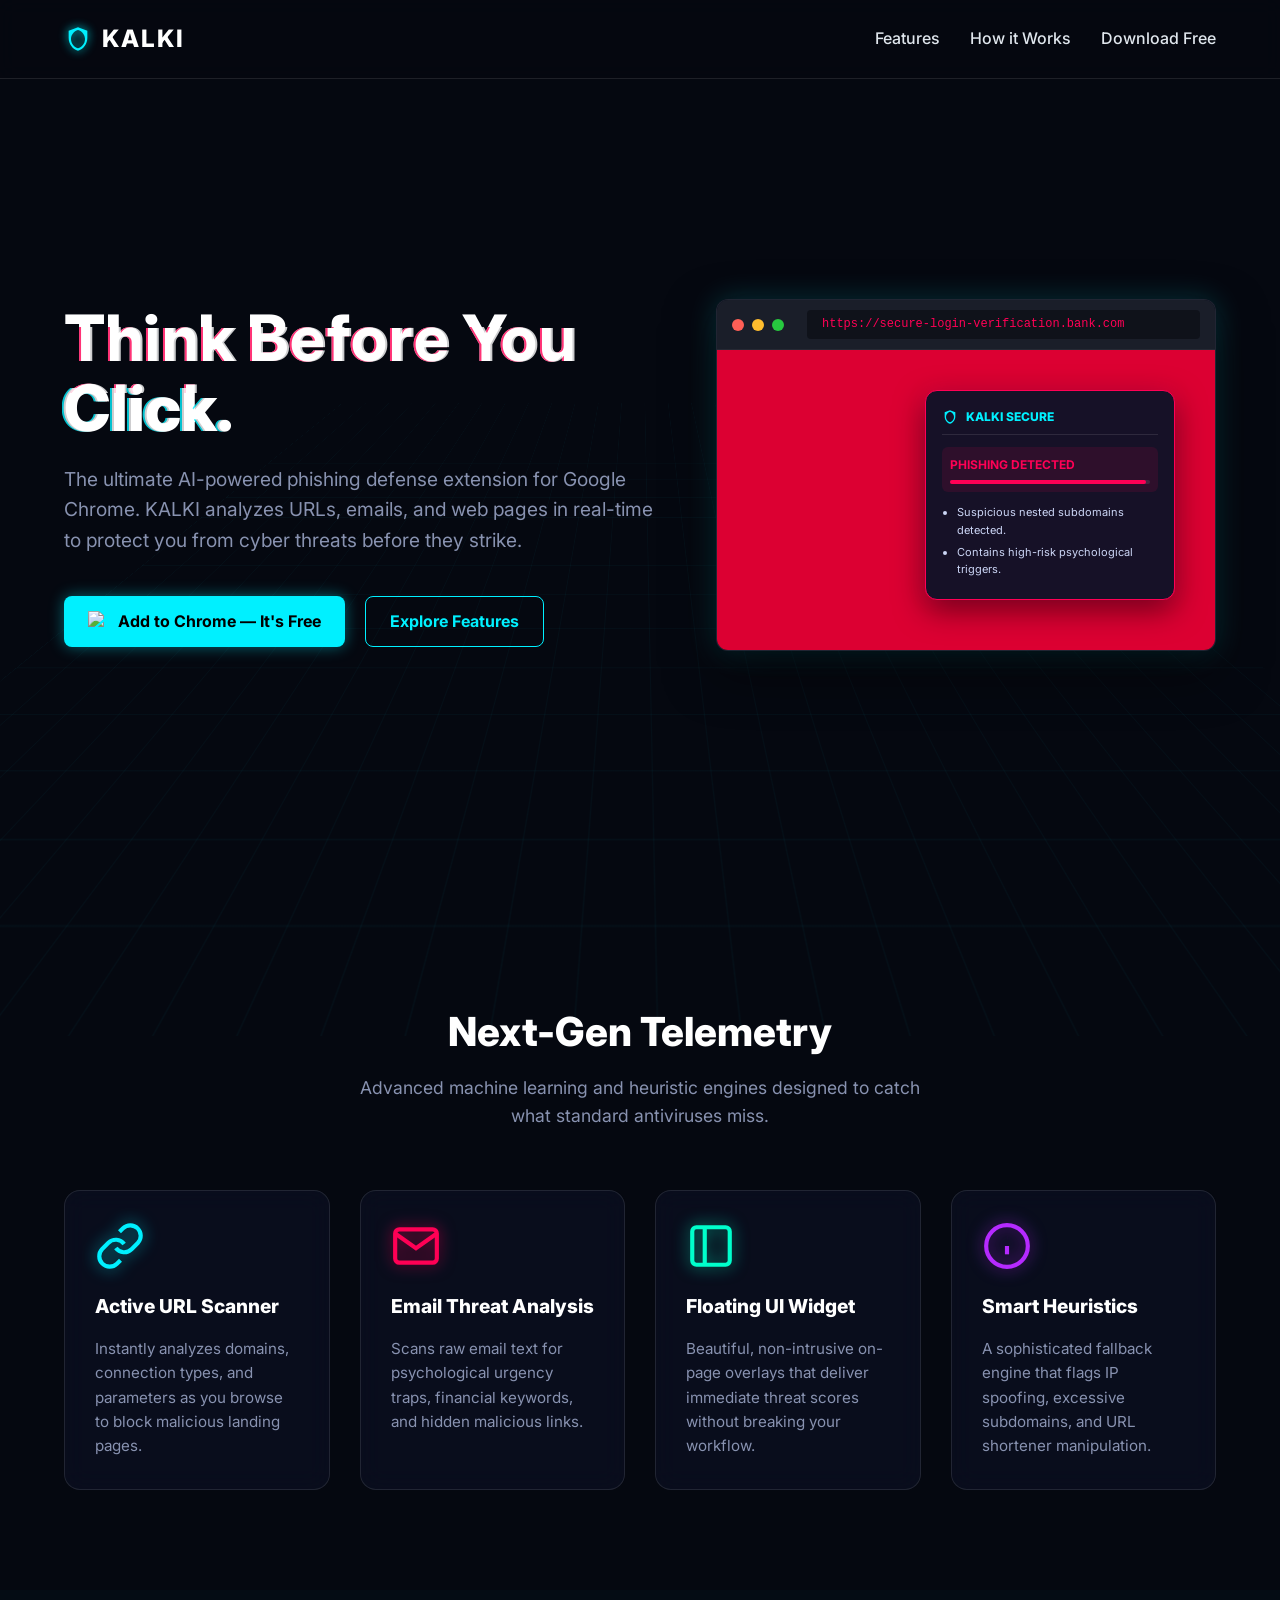
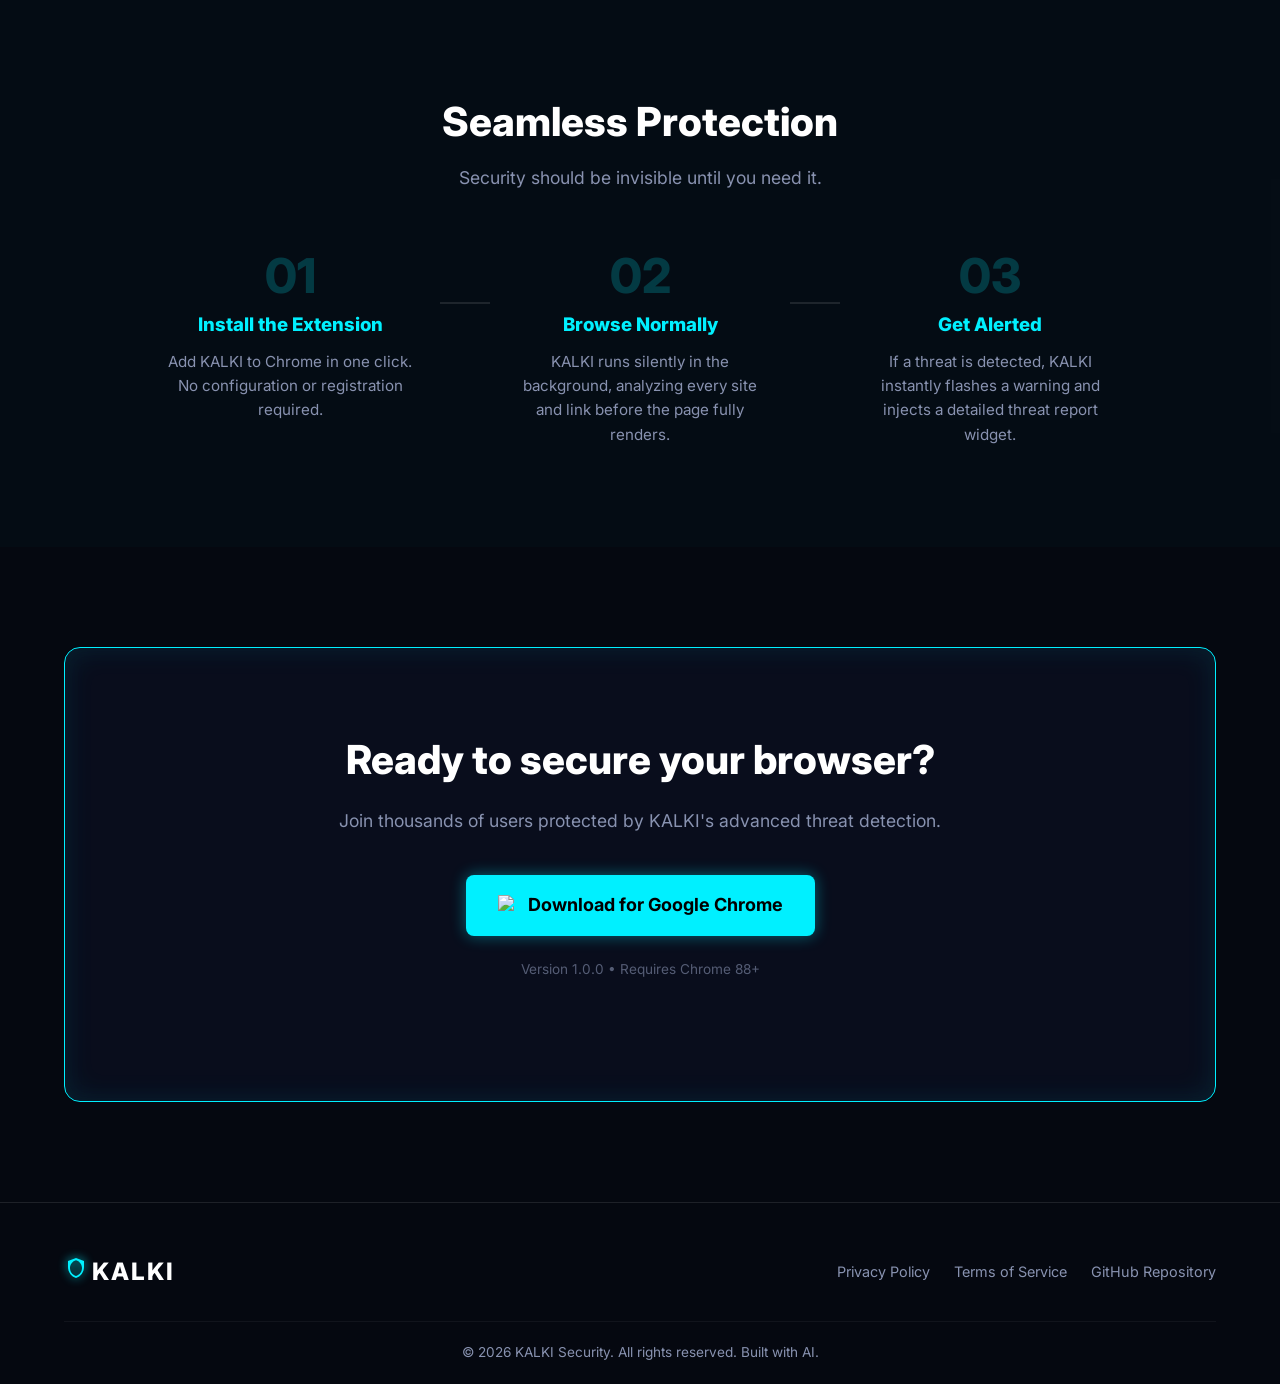
==== website/index.html @ 386f2572 "Initial commit of KALKI extension with smart heuristics and landing page" ====
<!DOCTYPE html>
<html lang="en">
<head>
    <meta charset="UTF-8">
    <meta name="viewport" content="width=device-width, initial-scale=1.0">
    <title>KALKI | Think Before You Click</title>
    <link href="https://fonts.googleapis.com/css2?family=Inter:wght@400;500;700;800&display=swap" rel="stylesheet">
    <link rel="stylesheet" href="style.css">
</head>
<body>
    <!-- Cyber Grid Background -->
    <div class="cyber-grid"></div>

    <!-- Navigation -->
    <nav class="navbar">
        <div class="logo">
            <svg viewBox="0 0 24 24" class="kalki-icon">
                <path d="M12 2L4 5v6.09c0 5.05 3.41 9.76 8 10.91 4.59-1.15 8-5.86 8-10.91V5l-8-3zm0 2.18c3.55.93 6 4.19 6 7.91 0 3.73-2.45 6.98-6 7.91-3.55-.93-6-4.19-6-7.91 0-3.72 2.45-6.98 6-7.91z"/>
            </svg>
            <span class="logo-text">KALKI</span>
        </div>
        <div class="nav-links">
            <a href="#features">Features</a>
            <a href="#how-it-works">How it Works</a>
            <a href="kalki-extension.zip" download class="nav-btn glow-btn">Download Free</a>
        </div>
    </nav>

    <!-- Hero Section -->
    <header class="hero" id="home">
        <div class="hero-content">
            <h1 class="glitch" data-text="Think Before You Click.">Think Before You Click.</h1>
            <p class="hero-subtitle">The ultimate AI-powered phishing defense extension for Google Chrome. KALKI analyzes URLs, emails, and web pages in real-time to protect you from cyber threats before they strike.</p>
            <div class="hero-actions">
                <a href="kalki-extension.zip" download class="cta-btn primary-btn pulse-anim">
                    <img src="https://upload.wikimedia.org/wikipedia/commons/e/e1/Google_Chrome_icon_%28February_2022%29.svg" alt="Chrome Logo" class="btn-icon">
                    Add to Chrome — It's Free
                </a>
                <a href="#features" class="cta-btn secondary-btn">Explore Features</a>
            </div>
        </div>
        
        <!-- Hero Visual Mockup -->
        <div class="hero-visual glass reveal">
            <div class="mockup-header">
                <span class="dot red"></span>
                <span class="dot yellow"></span>
                <span class="dot green"></span>
                <div class="mockup-url">https://secure-login-verification.bank.com</div>
            </div>
            <div class="mockup-body">
                <div class="kalki-mock-widget">
                    <div class="widget-header">
                        <svg viewBox="0 0 24 24" class="kalki-icon-small"><path d="M12 2L4 5v6.09c0 5.05 3.41 9.76 8 10.91 4.59-1.15 8-5.86 8-10.91V5l-8-3zm0 2.18c3.55.93 6 4.19 6 7.91 0 3.73-2.45 6.98-6 7.91-3.55-.93-6-4.19-6-7.91 0-3.72 2.45-6.98 6-7.91z"/></svg>
                        <span>KALKI SECURE</span>
                    </div>
                    <div class="widget-status risk">
                        <span>PHISHING DETECTED</span>
                        <div class="score-bar"><div class="score-fill risk-fill" style="width: 98%;"></div></div>
                    </div>
                    <ul class="widget-reasons">
                        <li>Suspicious nested subdomains detected.</li>
                        <li>Contains high-risk psychological triggers.</li>
                    </ul>
                </div>
            </div>
        </div>
    </header>

    <!-- Features Section -->
    <section class="features" id="features">
        <div class="section-heading reveal">
            <h2>Next-Gen Telemetry</h2>
            <p>Advanced machine learning and heuristic engines designed to catch what standard antiviruses miss.</p>
        </div>
        <div class="features-grid">
            <div class="feature-card glass reveal">
                <div class="feature-icon glow-blue">
                    <svg viewBox="0 0 24 24" fill="none" stroke="currentColor" stroke-width="2"><path d="M10 13a5 5 0 0 0 7.54.54l3-3a5 5 0 0 0-7.07-7.07l-1.72 1.71"></path><path d="M14 11a5 5 0 0 0-7.54-.54l-3 3a5 5 0 0 0 7.07 7.07l1.71-1.71"></path></svg>
                </div>
                <h3>Active URL Scanner</h3>
                <p>Instantly analyzes domains, connection types, and parameters as you browse to block malicious landing pages.</p>
            </div>
            <div class="feature-card glass reveal">
                <div class="feature-icon glow-pink">
                    <svg viewBox="0 0 24 24" fill="none" stroke="currentColor" stroke-width="2"><path d="M4 4h16c1.1 0 2 .9 2 2v12c0 1.1-.9 2-2 2H4c-1.1 0-2-.9-2-2V6c0-1.1.9-2 2-2z"></path><polyline points="22,6 12,13 2,6"></polyline></svg>
                </div>
                <h3>Email Threat Analysis</h3>
                <p>Scans raw email text for psychological urgency traps, financial keywords, and hidden malicious links.</p>
            </div>
            <div class="feature-card glass reveal">
                <div class="feature-icon glow-cyan">
                    <svg viewBox="0 0 24 24" fill="none" stroke="currentColor" stroke-width="2"><rect x="3" y="3" width="18" height="18" rx="2" ry="2"></rect><line x1="9" y1="3" x2="9" y2="21"></line></svg>
                </div>
                <h3>Floating UI Widget</h3>
                <p>Beautiful, non-intrusive on-page overlays that deliver immediate threat scores without breaking your workflow.</p>
            </div>
            <div class="feature-card glass reveal">
                <div class="feature-icon glow-purple">
                    <svg viewBox="0 0 24 24" fill="none" stroke="currentColor" stroke-width="2"><circle cx="12" cy="12" r="10"></circle><line x1="12" y1="16" x2="12" y2="12"></line><line x1="12" y1="8" x2="12.01" y2="8"></line></svg>
                </div>
                <h3>Smart Heuristics</h3>
                <p>A sophisticated fallback engine that flags IP spoofing, excessive subdomains, and URL shortener manipulation.</p>
            </div>
        </div>
    </section>

    <!-- How it Works -->
    <section class="how-it-works" id="how-it-works">
        <div class="section-heading reveal">
            <h2>Seamless Protection</h2>
            <p>Security should be invisible until you need it.</p>
        </div>
        <div class="steps-container">
            <div class="step reveal">
                <div class="step-number">01</div>
                <h3>Install the Extension</h3>
                <p>Add KALKI to Chrome in one click. No configuration or registration required.</p>
            </div>
            <div class="step-connector reveal"></div>
            <div class="step reveal">
                <div class="step-number">02</div>
                <h3>Browse Normally</h3>
                <p>KALKI runs silently in the background, analyzing every site and link before the page fully renders.</p>
            </div>
            <div class="step-connector reveal"></div>
            <div class="step reveal">
                <div class="step-number">03</div>
                <h3>Get Alerted</h3>
                <p>If a threat is detected, KALKI instantly flashes a warning and injects a detailed threat report widget.</p>
            </div>
        </div>
    </section>

    <!-- Download Section -->
    <section class="download-cta glass reveal" id="download">
        <h2>Ready to secure your browser?</h2>
        <p>Join thousands of users protected by KALKI's advanced threat detection.</p>
        <a href="kalki-extension.zip" download class="cta-btn primary-btn pulse-anim large-btn" style="text-decoration: none; display: inline-flex;">
            <img src="https://upload.wikimedia.org/wikipedia/commons/e/e1/Google_Chrome_icon_%28February_2022%29.svg" alt="Chrome Logo" class="btn-icon">
            Download for Google Chrome
        </a>
        <p class="version-info">Version 1.0.0 • Requires Chrome 88+</p>
    </section>

    <!-- Footer -->
    <footer>
        <div class="footer-content">
            <div class="brand">
                <svg viewBox="0 0 24 24" class="kalki-icon" style="width:24px; height:24px;">
                    <path d="M12 2L4 5v6.09c0 5.05 3.41 9.76 8 10.91 4.59-1.15 8-5.86 8-10.91V5l-8-3zm0 2.18c3.55.93 6 4.19 6 7.91 0 3.73-2.45 6.98-6 7.91-3.55-.93-6-4.19-6-7.91 0-3.72 2.45-6.98 6-7.91z"/>
                </svg>
                <span class="logo-text">KALKI</span>
            </div>
            <div class="footer-links">
                <a href="#">Privacy Policy</a>
                <a href="#">Terms of Service</a>
                <a href="#">GitHub Repository</a>
            </div>
        </div>
        <div class="copyright">
            &copy; 2026 KALKI Security. All rights reserved. Built with AI.
        </div>
    </footer>

    <script src="script.js"></script>
</body>
</html>
---- website/style.css ----
/* KALKI Landing Page CSS */

:root {
    --bg-dark: #050810;
    --glass-bg: rgba(12, 18, 38, 0.6);
    --glass-border: rgba(255, 255, 255, 0.1);
    --neon-blue: #00f0ff;
    --neon-pink: #ff0055;
    --text-main: #e0e6ed;
    --text-muted: #8892b0;
}

* {
    margin: 0;
    padding: 0;
    box-sizing: border-box;
}

body {
    font-family: 'Inter', sans-serif;
    background-color: var(--bg-dark);
    color: var(--text-main);
    line-height: 1.6;
    overflow-x: hidden;
}

/* Cyber Grid Background */
.cyber-grid {
    position: fixed;
    top: 0;
    left: 0;
    width: 100vw;
    height: 100vh;
    background-image: 
        linear-gradient(rgba(0, 240, 255, 0.03) 1px, transparent 1px),
        linear-gradient(90deg, rgba(0, 240, 255, 0.03) 1px, transparent 1px);
    background-size: 50px 50px;
    z-index: -1;
    pointer-events: none;
    transform: perspective(500px) rotateX(60deg) translateY(-100px) translateZ(-200px);
    animation: grid-move 20s linear infinite;
}

@keyframes grid-move {
    0% { transform: perspective(500px) rotateX(60deg) translateY(0) translateZ(-200px); }
    100% { transform: perspective(500px) rotateX(60deg) translateY(50px) translateZ(-200px); }
}

/* Typography & Utilities */
h1, h2, h3 {
    color: #fff;
    font-weight: 800;
}

.glass {
    background: var(--glass-bg);
    backdrop-filter: blur(12px);
    border: 1px solid var(--glass-border);
    border-radius: 16px;
}

/* Navbar */
.navbar {
    display: flex;
    justify-content: space-between;
    align-items: center;
    padding: 20px 5%;
    position: fixed;
    top: 0;
    width: 100%;
    z-index: 1000;
    background: rgba(5, 8, 16, 0.8);
    backdrop-filter: blur(10px);
    border-bottom: 1px solid var(--glass-border);
}

.logo {
    display: flex;
    align-items: center;
    gap: 10px;
}

.kalki-icon {
    width: 28px;
    height: 28px;
    fill: var(--neon-blue);
    filter: drop-shadow(0 0 5px var(--neon-blue));
}

.logo-text {
    font-size: 24px;
    font-weight: 800;
    letter-spacing: 2px;
    color: #fff;
}

.nav-links {
    display: flex;
    align-items: center;
    gap: 30px;
}

.nav-links a {
    color: var(--text-main);
    text-decoration: none;
    font-weight: 500;
    transition: color 0.3s ease;
}

.nav-links a:hover {
    color: var(--neon-blue);
}

/* Buttons */
.cta-btn {
    display: inline-flex;
    align-items: center;
    gap: 10px;
    padding: 12px 24px;
    border-radius: 8px;
    font-weight: 700;
    text-decoration: none;
    transition: all 0.3s ease;
    border: none;
    cursor: pointer;
    font-family: 'Inter', sans-serif;
    font-size: 16px;
}

.btn-icon {
    width: 20px;
    height: 20px;
}

.primary-btn {
    background: var(--neon-blue);
    color: #000;
    box-shadow: 0 0 15px rgba(0, 240, 255, 0.4);
}

.primary-btn:hover {
    transform: translateY(-2px);
    box-shadow: 0 0 25px rgba(0, 240, 255, 0.6);
}

.secondary-btn {
    background: transparent;
    color: var(--neon-blue);
    border: 1px solid var(--neon-blue);
}

.secondary-btn:hover {
    background: rgba(0, 240, 255, 0.1);
}

.large-btn {
    padding: 16px 32px;
    font-size: 18px;
}

.pulse-anim {
    animation: pulse-glow 2s infinite;
}

@keyframes pulse-glow {
    0% { box-shadow: 0 0 0 0 rgba(0, 240, 255, 0.7); }
    70% { box-shadow: 0 0 0 15px rgba(0, 240, 255, 0); }
    100% { box-shadow: 0 0 0 0 rgba(0, 240, 255, 0); }
}

/* Hero Section */
.hero {
    min-height: 100vh;
    display: flex;
    align-items: center;
    justify-content: space-between;
    padding: 100px 5% 50px;
    gap: 50px;
}

.hero-content {
    flex: 1;
    max-width: 600px;
}

.hero h1 {
    font-size: 4rem;
    line-height: 1.1;
    margin-bottom: 20px;
    color: #fff;
}

.hero-subtitle {
    font-size: 1.2rem;
    color: var(--text-muted);
    margin-bottom: 40px;
}

.hero-actions {
    display: flex;
    gap: 20px;
}

/* Glitch Effect */
.glitch {
    position: relative;
}
.glitch::before, .glitch::after {
    content: attr(data-text);
    position: absolute;
    top: 0;
    left: 0;
    width: 100%;
    height: 100%;
    opacity: 0.8;
}
.glitch::before {
    left: 2px;
    text-shadow: -2px 0 var(--neon-pink);
    clip: rect(24px, 550px, 90px, 0);
    animation: glitch-anim 3s infinite linear alternate-reverse;
}
.glitch::after {
    left: -2px;
    text-shadow: -2px 0 var(--neon-blue);
    clip: rect(85px, 550px, 140px, 0);
    animation: glitch-anim 2.5s infinite linear alternate-reverse;
}

@keyframes glitch-anim {
    0% { clip: rect(10px, 9999px, 44px, 0); }
    20% { clip: rect(80px, 9999px, 90px, 0); }
    40% { clip: rect(15px, 9999px, 30px, 0); }
    60% { clip: rect(55px, 9999px, 70px, 0); }
    80% { clip: rect(95px, 9999px, 110px, 0); }
    100% { clip: rect(35px, 9999px, 55px, 0); }
}

/* Hero Visual Mockup */
.hero-visual {
    flex: 1;
    max-width: 500px;
    border-radius: 12px;
    overflow: hidden;
    box-shadow: 0 20px 50px rgba(0, 0, 0, 0.5), 0 0 30px rgba(0, 240, 255, 0.2);
    transform: rotateY(-5deg) rotateX(5deg);
    transition: transform 0.5s ease;
}

.hero-visual:hover {
    transform: rotateY(0) rotateX(0);
}

.mockup-header {
    background: #1a1e29;
    padding: 10px 15px;
    display: flex;
    align-items: center;
    gap: 8px;
    border-bottom: 1px solid rgba(255, 255, 255, 0.05);
}

.dot {
    width: 12px;
    height: 12px;
    border-radius: 50%;
}
.red { background: #ff5f56; }
.yellow { background: #ffbd2e; }
.green { background: #27c93f; }

.mockup-url {
    background: #0f121a;
    color: var(--neon-pink);
    padding: 5px 15px;
    border-radius: 4px;
    font-size: 12px;
    margin-left: 15px;
    flex: 1;
    font-family: monospace;
}

.mockup-body {
    padding: 40px;
    background: #dc0032; /* Fake chrome red screen */
    min-height: 300px;
    display: flex;
    justify-content: flex-end;
    align-items: flex-start;
}

/* Mock widget inside visual */
.kalki-mock-widget {
    background: rgba(12, 18, 38, 0.95);
    border: 1px solid var(--neon-pink);
    border-radius: 12px;
    padding: 16px;
    width: 250px;
    box-shadow: 0 10px 30px rgba(0, 0, 0, 0.5), 0 0 15px rgba(255, 0, 85, 0.4);
    animation: float 4s ease-in-out infinite;
}

@keyframes float {
    0% { transform: translateY(0px); }
    50% { transform: translateY(-10px); }
    100% { transform: translateY(0px); }
}

.widget-header {
    display: flex;
    align-items: center;
    gap: 8px;
    color: var(--neon-blue);
    font-weight: 800;
    font-size: 12px;
    margin-bottom: 12px;
    border-bottom: 1px solid rgba(255, 255, 255, 0.1);
    padding-bottom: 8px;
}
.kalki-icon-small { width: 16px; height: 16px; fill: currentColor; }

.widget-status {
    background: rgba(255, 0, 85, 0.1);
    padding: 8px;
    border-radius: 6px;
    font-size: 12px;
    font-weight: 700;
    color: var(--neon-pink);
    margin-bottom: 12px;
}

.score-bar {
    height: 4px;
    background: rgba(255, 255, 255, 0.1);
    margin-top: 6px;
    border-radius: 2px;
}
.score-fill { height: 100%; background: var(--neon-pink); border-radius: 2px; }

.widget-reasons {
    font-size: 11px;
    color: #ccd6f6;
    padding-left: 15px;
    margin: 0;
}
.widget-reasons li { margin-bottom: 4px; }

/* Sections Common */
.section-heading {
    text-align: center;
    margin-bottom: 60px;
}
.section-heading h2 {
    font-size: 2.5rem;
    margin-bottom: 10px;
}
.section-heading p {
    color: var(--text-muted);
    font-size: 1.1rem;
    max-width: 600px;
    margin: 0 auto;
}

/* Features */
.features {
    padding: 100px 5%;
}
.features-grid {
    display: grid;
    grid-template-columns: repeat(auto-fit, minmax(250px, 1fr));
    gap: 30px;
}
.feature-card {
    padding: 30px;
    transition: transform 0.3s ease;
}
.feature-card:hover {
    transform: translateY(-10px);
}
.feature-icon {
    width: 50px;
    height: 50px;
    margin-bottom: 20px;
}
.glow-blue { color: #00f0ff; filter: drop-shadow(0 0 8px rgba(0, 240, 255, 0.6)); }
.glow-pink { color: #ff0055; filter: drop-shadow(0 0 8px rgba(255, 0, 85, 0.6)); }
.glow-cyan { color: #00ffcc; filter: drop-shadow(0 0 8px rgba(0, 255, 204, 0.6)); }
.glow-purple{ color: #b52aff; filter: drop-shadow(0 0 8px rgba(181, 42, 255, 0.6)); }

.feature-card h3 {
    margin-bottom: 15px;
    font-size: 1.2rem;
}
.feature-card p {
    color: var(--text-muted);
    font-size: 0.95rem;
}

/* How It Works */
.how-it-works {
    padding: 100px 5%;
    background: rgba(0, 240, 255, 0.02);
}
.steps-container {
    display: flex;
    justify-content: space-between;
    align-items: flex-start;
    max-width: 1000px;
    margin: 0 auto;
}
.step {
    flex: 1;
    text-align: center;
    padding: 0 20px;
}
.step-number {
    font-size: 3rem;
    font-weight: 800;
    color: rgba(0, 240, 255, 0.2);
    margin-bottom: 10px;
    line-height: 1;
}
.step h3 {
    margin-bottom: 10px;
    color: var(--neon-blue);
}
.step p {
    color: var(--text-muted);
    font-size: 0.95rem;
}
.step-connector {
    width: 50px;
    height: 2px;
    background: var(--glass-border);
    margin-top: 50px;
}

/* Download CTA */
.download-cta {
    margin: 100px 5%;
    padding: 80px 20px;
    text-align: center;
    border-color: var(--neon-blue);
    box-shadow: 0 0 30px rgba(0, 240, 255, 0.1) inset;
}
.download-cta h2 {
    font-size: 2.5rem;
    margin-bottom: 15px;
}
.download-cta p {
    color: var(--text-muted);
    margin-bottom: 40px;
    font-size: 1.1rem;
}
.version-info {
    margin-top: 20px;
    font-size: 0.85rem !important;
    opacity: 0.6;
}

/* Footer */
footer {
    padding: 50px 5% 20px;
    border-top: 1px solid var(--glass-border);
    margin-top: 50px;
}
.footer-content {
    display: flex;
    justify-content: space-between;
    align-items: center;
    margin-bottom: 30px;
}
.footer-links a {
    color: var(--text-muted);
    text-decoration: none;
    margin-left: 20px;
    font-size: 0.9rem;
    transition: color 0.3s ease;
}
.footer-links a:hover {
    color: var(--neon-blue);
}
.copyright {
    text-align: center;
    color: var(--text-muted);
    font-size: 0.85rem;
    padding-top: 20px;
    border-top: 1px solid rgba(255, 255, 255, 0.05);
}

/* Reveal Animations */
.reveal {
    opacity: 0;
    transform: translateY(30px);
    transition: all 0.8s ease;
}
.reveal.active {
    opacity: 1;
    transform: translateY(0);
}

/* Responsive */
@media (max-width: 900px) {
    .hero {
        flex-direction: column;
        text-align: center;
        padding-top: 120px;
    }
    .hero-actions {
        justify-content: center;
    }
    .steps-container {
        flex-direction: column;
        align-items: center;
        gap: 40px;
    }
    .step-connector {
        display: none;
    }
}
@media (max-width: 600px) {
    .hero h1 { font-size: 2.5rem; }
    .hero-actions { flex-direction: column; }
    .nav-links { display: none; }
}
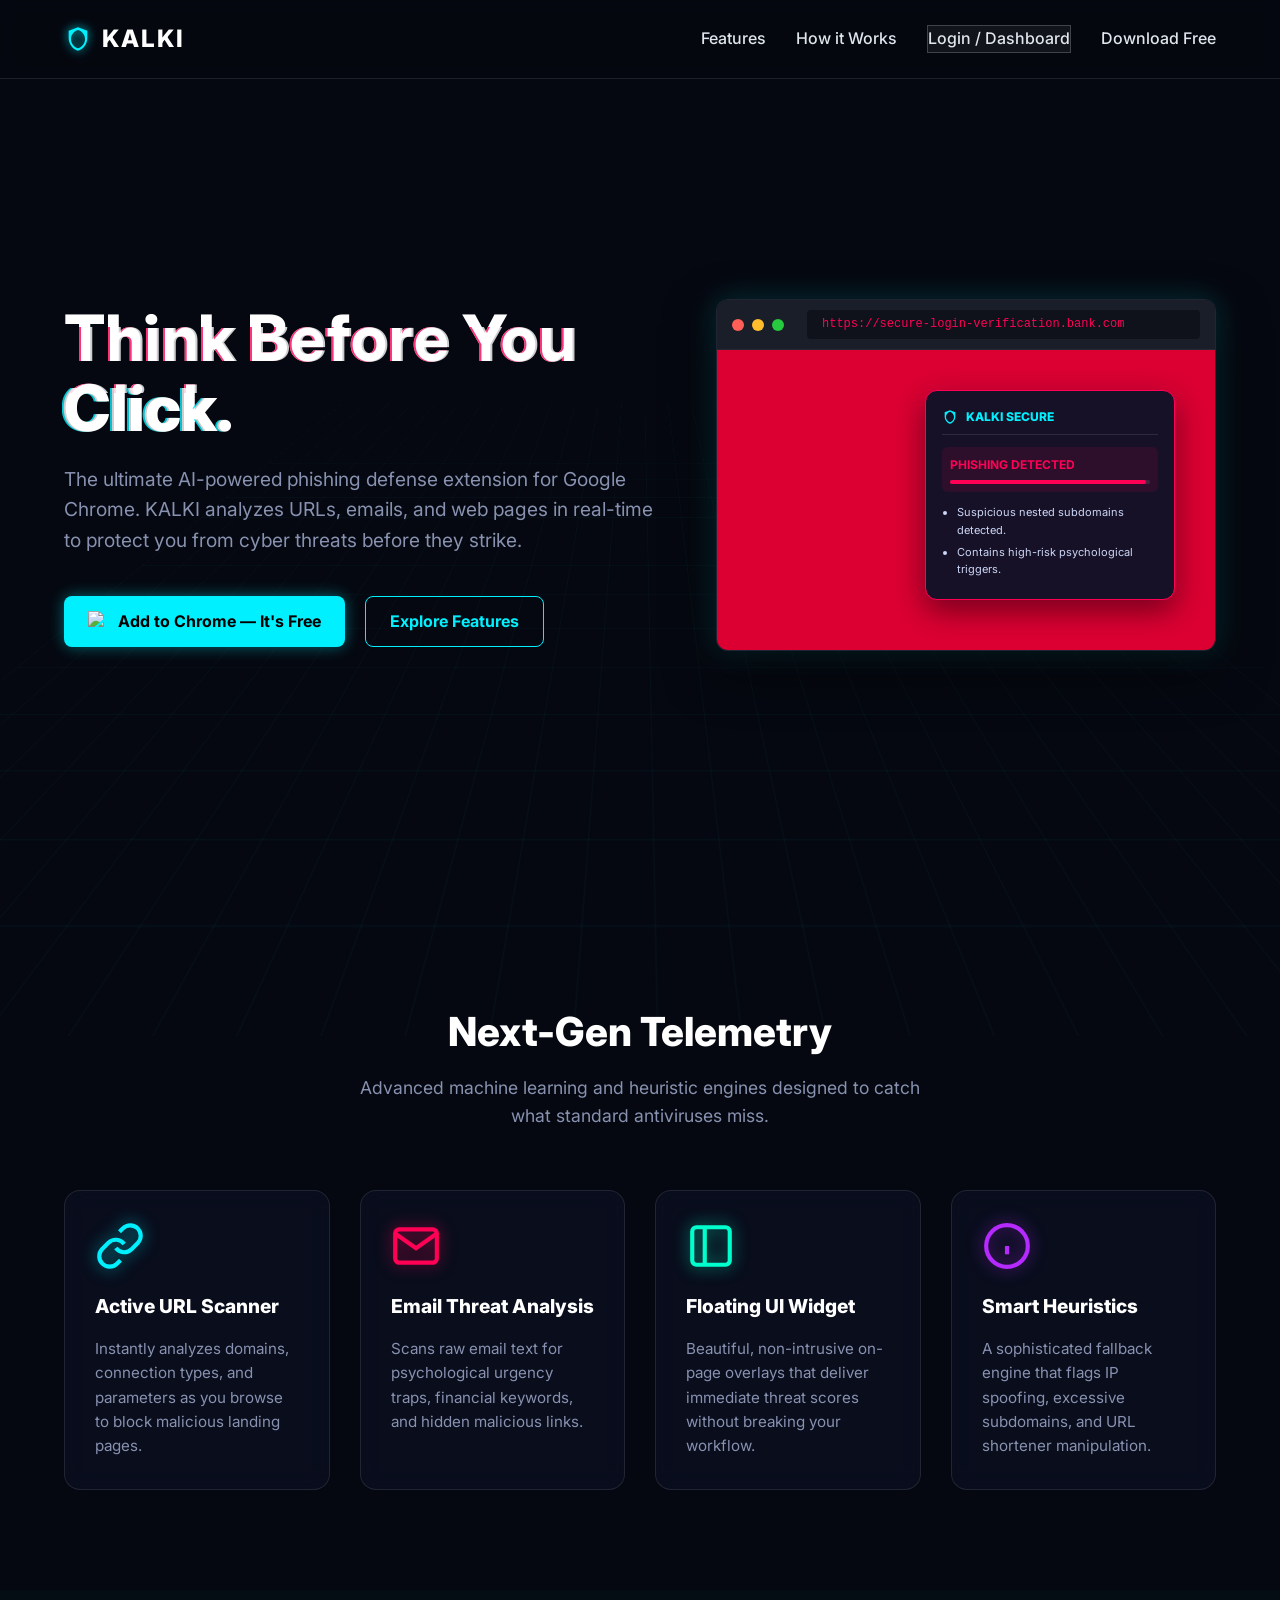
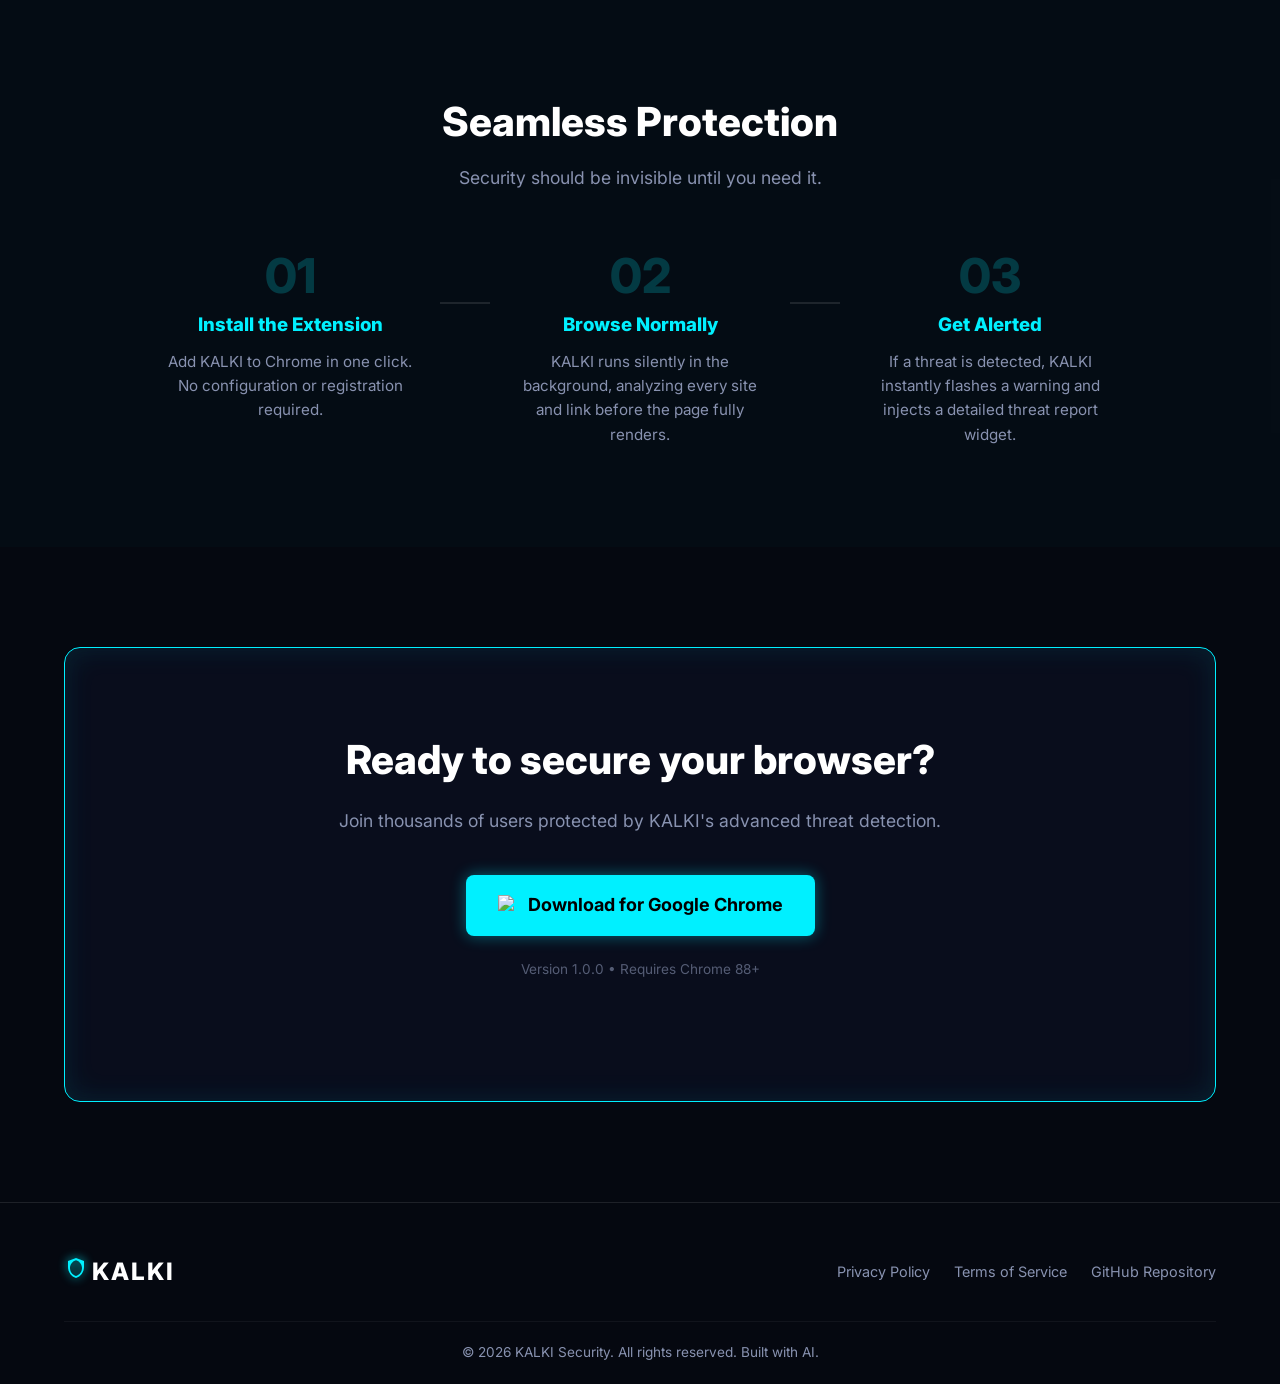
==== commit f0c995c6: "Hackathon Build: Unified Dashboard & Pre-Submit Guards" ====
--- a/website/index.html
+++ b/website/index.html
@@ -20,8 +20,9 @@
             <span class="logo-text">KALKI</span>
         </div>
         <div class="nav-links">
-            <a href="#features">Features</a>
-            <a href="#how-it-works">How it Works</a>
+            <a href="index.html#features">Features</a>
+            <a href="index.html#how-it-works">How it Works</a>
+            <a href="login.html" class="nav-btn" style="border: 1px solid rgba(255,255,255,0.2); background: rgba(255,255,255,0.05);">Login / Dashboard</a>
             <a href="kalki-extension.zip" download class="nav-btn glow-btn">Download Free</a>
         </div>
     </nav>
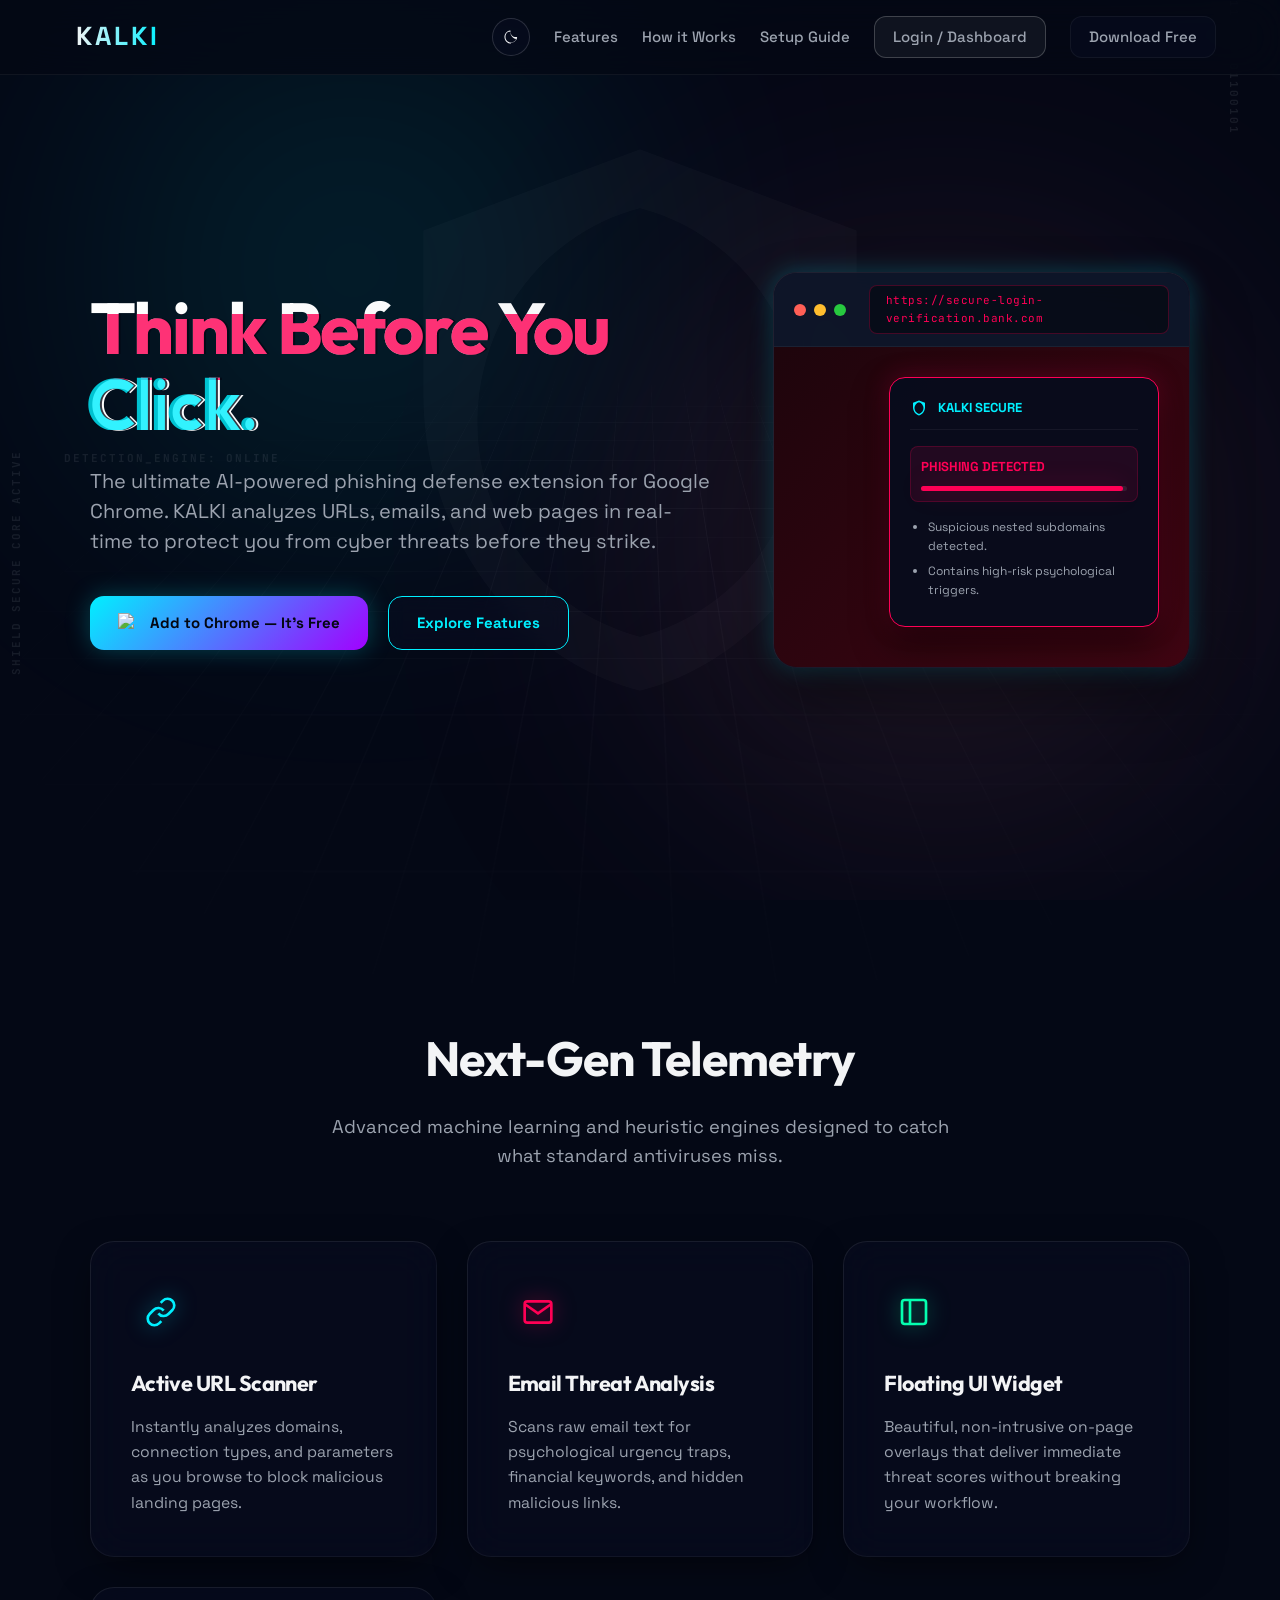
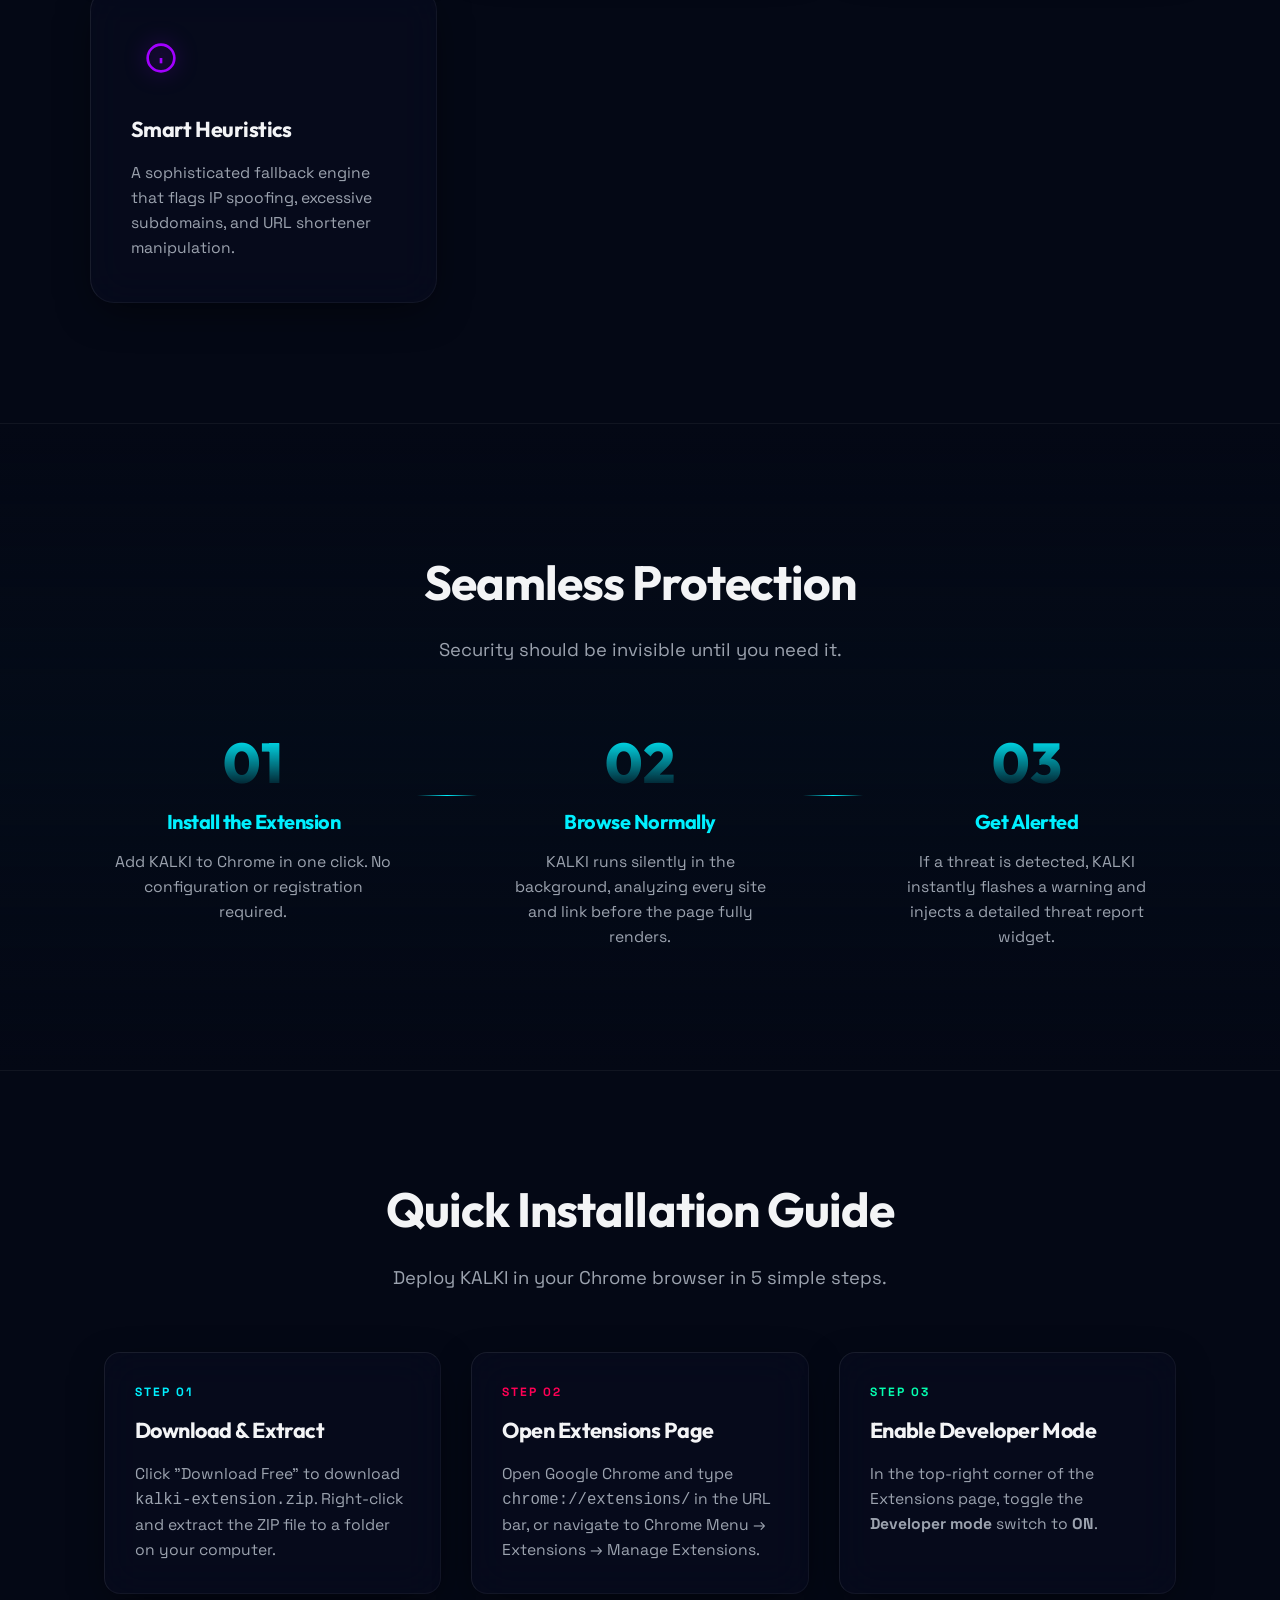
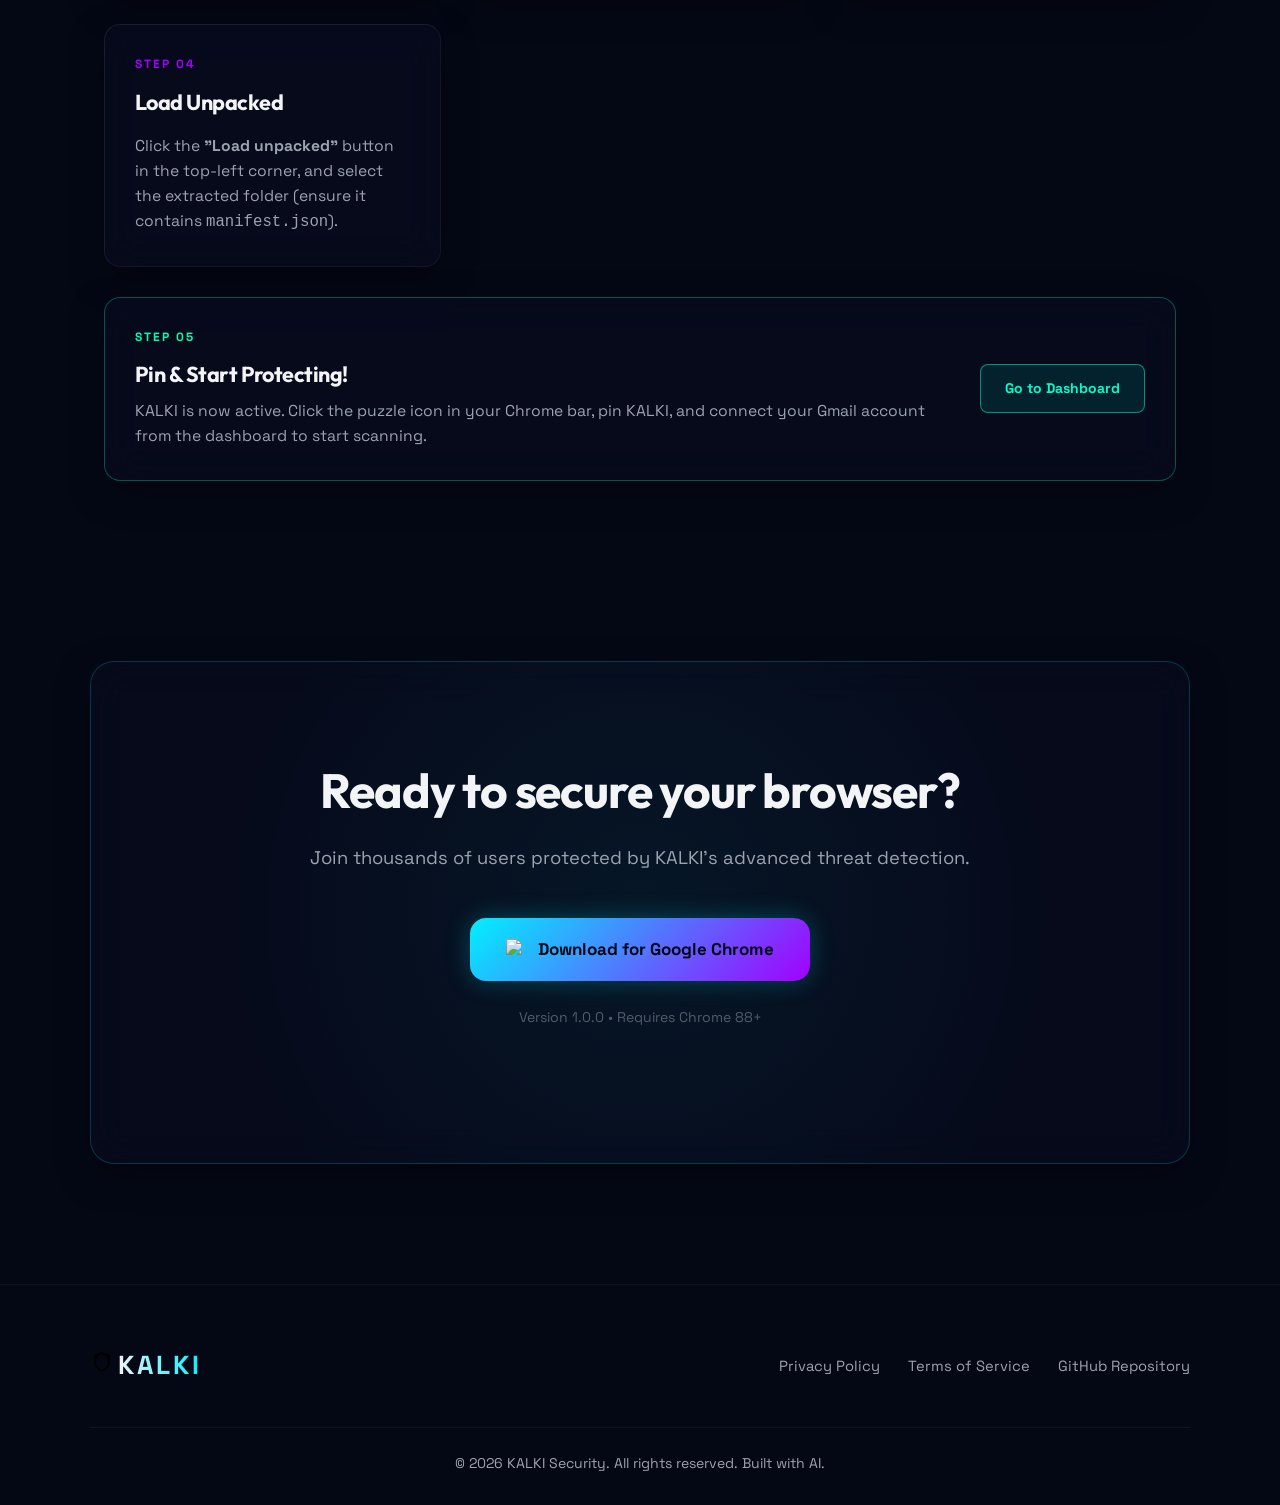
==== commit 44b4d9cd: "feat(website): redesign landing page with hero section and setup guide" ====
--- a/website/index.html
+++ b/website/index.html
@@ -4,12 +4,29 @@
     <meta charset="UTF-8">
     <meta name="viewport" content="width=device-width, initial-scale=1.0">
     <title>KALKI | Think Before You Click</title>
-    <link href="https://fonts.googleapis.com/css2?family=Inter:wght@400;500;700;800&display=swap" rel="stylesheet">
+    <link href="https://fonts.googleapis.com/css2?family=Outfit:wght@300;400;500;600;700;800&family=Space+Grotesk:wght@300;400;500;600;700&family=JetBrains+Mono:wght@400;500;700&display=swap" rel="stylesheet">
     <link rel="stylesheet" href="style.css">
+    <script>
+        const savedTheme = localStorage.getItem("kalkiTheme") || "dark";
+        document.documentElement.setAttribute("data-theme", savedTheme);
+    </script>
 </head>
 <body>
     <!-- Cyber Grid Background -->
     <div class="cyber-grid"></div>
+
+    <!-- Cyber Background Decorations -->
+    <div class="cyber-bg-decorations">
+        <div class="decor-circle circle-1"></div>
+        <div class="decor-circle circle-2"></div>
+        <div class="decor-circle circle-3"></div>
+        <div class="decor-shield">
+            <svg viewBox="0 0 24 24"><path d="M12 2L4 5v6.09c0 5.05 3.41 9.76 8 10.91 4.59-1.15 8-5.86 8-10.91V5l-8-3zm0 2.18c3.55.93 6 4.19 6 7.91 0 3.73-2.45 6.98-6 7.91-3.55-.93-6-4.19-6-7.91 0-3.72 2.45-6.98 6-7.91z"/></svg>
+        </div>
+        <div class="binary-stream stream-1">01101001 01101110 01110011 01100101 01100011 01110101 01110010 01100101</div>
+        <div class="binary-stream stream-2">SHIELD SECURE CORE ACTIVE</div>
+        <div class="binary-stream stream-3">DETECTION_ENGINE: ONLINE</div>
+    </div>
 
     <!-- Navigation -->
     <nav class="navbar">
@@ -20,8 +37,13 @@
             <span class="logo-text">KALKI</span>
         </div>
         <div class="nav-links">
+            <button id="theme-toggle" class="theme-toggle-btn" aria-label="Toggle theme" style="background: var(--glass-bg); border: 1px solid rgba(255,255,255,0.15); color: var(--text-main); padding: 10px; border-radius: 50%; cursor: pointer; display: flex; align-items: center; justify-content: center; width: 38px; height: 38px; outline: none; transition: 0.3s;">
+                <svg id="theme-icon-sun" viewBox="0 0 24 24" width="16" height="16" fill="currentColor" style="display:none;"><path d="M12 7c-2.76 0-5 2.24-5 5s2.24 5 5 5 5-2.24 5-5-2.24-5-5-5zM2 13h2c.55 0 1-.45 1-1s-.45-1-1-1H2c-.55 0-1 .45-1 1s.45 1 1 1zm18 0h2c.55 0 1-.45 1-1s-.45-1-1-1h-2c-.55 0-1 .45-1 1s.45 1 1 1zM11 2v2c0 .55.45 1 1 1s1-.45 1-1V2c0-.55-.45-1-1-1s-1 .45-1 1zm0 18v2c0 .55.45 1 1 1s1-.45 1-1v-2c0-.55-.45-1-1-1s-1 .45-1 1zM5.99 4.58c-.39-.39-1.03-.39-1.41 0s-.39 1.03 0 1.41l1.06 1.06c.39.39 1.03.39 1.41 0s.39-1.03 0-1.41L5.99 4.58zm12.37 12.37c-.39-.39-1.03-.39-1.41 0s-.39 1.03 0 1.41l1.06 1.06c.39.39 1.03.39 1.41 0s.39-1.03 0-1.41l-1.06-1.06zm1.06-10.96c.39-.39.39-1.03 0-1.41s-1.03-.39-1.41 0l-1.06 1.06c-.39.39-.39 1.03 0 1.41s1.03.39 1.41 0l1.06-1.06zM7.05 18.01c.39-.39.39-1.03 0-1.41s-1.03-.39-1.41 0l-1.06 1.06c-.39.39-.39 1.03 0 1.41s1.03.39 1.41 0l1.06-1.06z"/></svg>
+                <svg id="theme-icon-moon" viewBox="0 0 24 24" width="16" height="16" fill="currentColor"><path d="M12.3 22h-.1c-5.5 0-10-4.5-10-10 0-4.8 3.5-9 8.3-9.9.5-.1 1 .3.9.8-.1.4-.2.8-.2 1.2 0 4.4 3.6 8 8 8 .4 0 .8 0 1.2-.1.5-.1.9.4.8.9-.9 4.8-5.1 8.1-9.9 8.1zm-4-17.7C5.3 5.4 3.7 8.5 3.7 12c0 4.6 3.7 8.3 8.3 8.3 3.5 0 6.6-2.2 7.7-5.4-1-.1-2-.3-2.9-.8-3.9-2.1-6.1-6.1-5.7-10.5-.3.2-.6.5-.8.7z"/></svg>
+            </button>
             <a href="index.html#features">Features</a>
             <a href="index.html#how-it-works">How it Works</a>
+            <a href="index.html#installation-guide">Setup Guide</a>
             <a href="login.html" class="nav-btn" style="border: 1px solid rgba(255,255,255,0.2); background: rgba(255,255,255,0.05);">Login / Dashboard</a>
             <a href="kalki-extension.zip" download class="nav-btn glow-btn">Download Free</a>
         </div>
@@ -133,6 +155,49 @@
         </div>
     </section>
 
+    <!-- Setup Guide Section -->
+    <section class="installation-guide" id="installation-guide" style="padding: 100px 5% 60px; max-width: 1200px; margin: 0 auto;">
+        <div class="section-heading reveal" style="text-align: center; margin-bottom: 60px;">
+            <h2>Quick Installation Guide</h2>
+            <p>Deploy KALKI in your Chrome browser in 5 simple steps.</p>
+        </div>
+        
+        <div style="display: grid; grid-template-columns: repeat(auto-fit, minmax(280px, 1fr)); gap: 30px;">
+            <div class="feature-card glass reveal" style="padding: 30px; border-radius: 16px; position: relative;">
+                <div style="font-size: 12px; font-weight: 800; color: var(--neon-blue); letter-spacing: 2px; text-transform: uppercase; margin-bottom: 10px;">Step 01</div>
+                <h3 style="margin-top: 0;">Download & Extract</h3>
+                <p>Click "Download Free" to download <code>kalki-extension.zip</code>. Right-click and extract the ZIP file to a folder on your computer.</p>
+            </div>
+            
+            <div class="feature-card glass reveal" style="padding: 30px; border-radius: 16px;">
+                <div style="font-size: 12px; font-weight: 800; color: var(--neon-pink); letter-spacing: 2px; text-transform: uppercase; margin-bottom: 10px;">Step 02</div>
+                <h3 style="margin-top: 0;">Open Extensions Page</h3>
+                <p>Open Google Chrome and type <code>chrome://extensions/</code> in the URL bar, or navigate to Chrome Menu &rarr; Extensions &rarr; Manage Extensions.</p>
+            </div>
+            
+            <div class="feature-card glass reveal" style="padding: 30px; border-radius: 16px;">
+                <div style="font-size: 12px; font-weight: 800; color: var(--neon-green); letter-spacing: 2px; text-transform: uppercase; margin-bottom: 10px;">Step 03</div>
+                <h3 style="margin-top: 0;">Enable Developer Mode</h3>
+                <p>In the top-right corner of the Extensions page, toggle the <strong>Developer mode</strong> switch to <strong>ON</strong>.</p>
+            </div>
+            
+            <div class="feature-card glass reveal" style="padding: 30px; border-radius: 16px;">
+                <div style="font-size: 12px; font-weight: 800; color: var(--neon-purple); letter-spacing: 2px; text-transform: uppercase; margin-bottom: 10px;">Step 04</div>
+                <h3 style="margin-top: 0;">Load Unpacked</h3>
+                <p>Click the <strong>"Load unpacked"</strong> button in the top-left corner, and select the extracted folder (ensure it contains <code>manifest.json</code>).</p>
+            </div>
+            
+            <div class="feature-card glass reveal" style="padding: 30px; border-radius: 16px; grid-column: 1 / -1; display: flex; align-items: center; justify-content: space-between; gap: 30px; border-color: rgba(0, 255, 204, 0.3);">
+                <div>
+                    <div style="font-size: 12px; font-weight: 800; color: var(--neon-green); letter-spacing: 2px; text-transform: uppercase; margin-bottom: 10px;">Step 05</div>
+                    <h3 style="margin-top: 0; margin-bottom: 8px;">Pin & Start Protecting!</h3>
+                    <p style="margin: 0;">KALKI is now active. Click the puzzle icon in your Chrome bar, pin KALKI, and connect your Gmail account from the dashboard to start scanning.</p>
+                </div>
+                <a href="login.html" class="nav-btn" style="border: 1px solid rgba(0,255,204,0.5); background: rgba(0,255,204,0.1); color: #00ffcc; text-decoration: none; padding: 12px 24px; border-radius: 8px; font-weight: bold; flex-shrink: 0;">Go to Dashboard</a>
+            </div>
+        </div>
+    </section>
+
     <!-- Download Section -->
     <section class="download-cta glass reveal" id="download">
         <h2>Ready to secure your browser?</h2>
--- a/website/style.css
+++ b/website/style.css
@@ -1,109 +1,212 @@
-/* KALKI Landing Page CSS */
-
+/* 
+ * KALKI - Unified Cyber Safety Design System (CSS)
+ * Version: 2.0.0
+ * Author: Senior Web Designer
+ */
+
+/* =========================================================================
+   1. DESIGN SYSTEM & VARIABLE DEFINITIONS
+   ========================================================================= */
 :root {
-    --bg-dark: #050810;
-    --glass-bg: rgba(12, 18, 38, 0.6);
-    --glass-border: rgba(255, 255, 255, 0.1);
+    /* Typography Tokens */
+    --font-heading: 'Outfit', -apple-system, BlinkMacSystemFont, 'Segoe UI', Roboto, sans-serif;
+    --font-body: 'Space Grotesk', -apple-system, BlinkMacSystemFont, 'Segoe UI', Roboto, sans-serif;
+    --font-mono: 'JetBrains Mono', 'Fira Code', monospace;
+
+    /* Theme: Deep Space Dark (Default) */
+    --bg-dark: #040815;
+    --bg-navbar: rgba(4, 8, 21, 0.75);
+    --bg-surface: #0a0f26;
+    --glass-bg: rgba(10, 15, 36, 0.45);
+    --glass-border: rgba(255, 255, 255, 0.05);
+    --glass-border-hover: rgba(0, 240, 255, 0.25);
+    --glass-border-glow: rgba(0, 240, 255, 0.15);
+    
+    /* Text Colors */
+    --text-main: #f3f4f6;
+    --text-muted: #9ca3af;
+    --text-inverse: #030712;
+    
+    /* Cyber Vibrant Accent Palette */
     --neon-blue: #00f0ff;
+    --neon-purple: #a200ff;
+    --neon-green: #05ffb0;
     --neon-pink: #ff0055;
-    --text-main: #e0e6ed;
-    --text-muted: #8892b0;
-}
-
+    --neon-amber: #ffaa00;
+    
+    /* Shadows & Glows */
+    --shadow-main: 0 12px 40px -10px rgba(0, 0, 0, 0.6);
+    --shadow-glow-blue: 0 0 25px rgba(0, 240, 255, 0.25);
+    --shadow-glow-pink: 0 0 25px rgba(255, 0, 85, 0.25);
+    --shadow-glow-green: 0 0 25px rgba(5, 255, 176, 0.25);
+}
+
+/* Light Theme Variables */
+[data-theme="light"] {
+    --bg-dark: #f8fafc;
+    --bg-navbar: rgba(248, 250, 252, 0.8);
+    --bg-surface: #ffffff;
+    --glass-bg: rgba(255, 255, 255, 0.75);
+    --glass-border: rgba(15, 23, 42, 0.08);
+    --glass-border-hover: rgba(0, 119, 255, 0.35);
+    --glass-border-glow: rgba(0, 119, 255, 0.1);
+    
+    --text-main: #0f172a;
+    --text-muted: #64748b;
+    --text-inverse: #ffffff;
+    
+    /* Re-calculated high contrast safe tones for light mode */
+    --neon-blue: #0066cc;
+    --neon-purple: #7b2cbf;
+    --neon-green: #008f5d;
+    --neon-pink: #d90429;
+    --neon-amber: #e85d04;
+    
+    --shadow-main: 0 10px 30px -10px rgba(15, 23, 42, 0.08), 0 1px 3px rgba(15, 23, 42, 0.02);
+    --shadow-glow-blue: 0 0 20px rgba(0, 102, 204, 0.15);
+    --shadow-glow-pink: 0 0 20px rgba(217, 4, 41, 0.15);
+    --shadow-glow-green: 0 0 20px rgba(0, 143, 93, 0.15);
+}
+
+/* =========================================================================
+   2. RESET & BASE STYLES
+   ========================================================================= */
 * {
     margin: 0;
     padding: 0;
     box-sizing: border-box;
 }
 
+html {
+    scroll-behavior: smooth;
+}
+
 body {
-    font-family: 'Inter', sans-serif;
+    font-family: var(--font-body);
     background-color: var(--bg-dark);
     color: var(--text-main);
     line-height: 1.6;
     overflow-x: hidden;
-}
-
-/* Cyber Grid Background */
+    transition: background-color 0.4s ease, color 0.4s ease;
+}
+
+/* Scrollbar Customization */
+::-webkit-scrollbar {
+    width: 8px;
+    height: 8px;
+}
+::-webkit-scrollbar-track {
+    background: var(--bg-dark);
+}
+::-webkit-scrollbar-thumb {
+    background: var(--glass-border);
+    border-radius: 4px;
+}
+::-webkit-scrollbar-thumb:hover {
+    background: var(--neon-blue);
+}
+
+/* =========================================================================
+   3. TYPOGRAPHY & GENERAL CLASSES (Glass, Grid, Animations)
+   ========================================================================= */
+h1, h2, h3, h4, h5, h6 {
+    font-family: var(--font-heading);
+    color: var(--text-main);
+    font-weight: 700;
+    letter-spacing: -0.025em;
+    transition: color 0.4s ease;
+}
+
+p {
+    font-family: var(--font-body);
+    color: var(--text-muted);
+    transition: color 0.4s ease;
+}
+
+/* Cyber Grid Background styling */
 .cyber-grid {
     position: fixed;
     top: 0;
     left: 0;
-    width: 100vw;
-    height: 100vh;
+    width: 100%;
+    height: 100%;
     background-image: 
-        linear-gradient(rgba(0, 240, 255, 0.03) 1px, transparent 1px),
-        linear-gradient(90deg, rgba(0, 240, 255, 0.03) 1px, transparent 1px);
-    background-size: 50px 50px;
-    z-index: -1;
+        linear-gradient(var(--glass-border) 1px, transparent 1px),
+        linear-gradient(90deg, var(--glass-border) 1px, transparent 1px);
+    background-size: 60px 60px;
+    z-index: -2;
     pointer-events: none;
-    transform: perspective(500px) rotateX(60deg) translateY(-100px) translateZ(-200px);
-    animation: grid-move 20s linear infinite;
+    mask-image: radial-gradient(ellipse at 50% 50%, black, transparent 75%);
+    -webkit-mask-image: radial-gradient(ellipse at 50% 50%, black, transparent 75%);
+    transform: perspective(600px) rotateX(60deg) translateY(-80px) translateZ(-150px);
+    animation: grid-move 30s linear infinite;
+    opacity: 0.7;
 }
 
 @keyframes grid-move {
-    0% { transform: perspective(500px) rotateX(60deg) translateY(0) translateZ(-200px); }
-    100% { transform: perspective(500px) rotateX(60deg) translateY(50px) translateZ(-200px); }
-}
-
-/* Typography & Utilities */
-h1, h2, h3 {
-    color: #fff;
-    font-weight: 800;
-}
-
+    0% { transform: perspective(600px) rotateX(60deg) translateY(0) translateZ(-150px); }
+    100% { transform: perspective(600px) rotateX(60deg) translateY(60px) translateZ(-150px); }
+}
+
+/* Modern Glassmorphism Styling */
 .glass {
     background: var(--glass-bg);
-    backdrop-filter: blur(12px);
+    backdrop-filter: blur(20px);
+    -webkit-backdrop-filter: blur(20px);
     border: 1px solid var(--glass-border);
-    border-radius: 16px;
-}
-
-/* Navbar */
+    border-top: 1px solid rgba(255, 255, 255, 0.08);
+    border-left: 1px solid rgba(255, 255, 255, 0.08);
+    border-radius: 24px;
+    box-shadow: var(--shadow-main);
+    transition: background-color 0.4s, border-color 0.4s, transform 0.3s, box-shadow 0.3s;
+}
+
+/* =========================================================================
+   4. NAVBAR
+   ========================================================================= */
 .navbar {
     display: flex;
     justify-content: space-between;
     align-items: center;
-    padding: 20px 5%;
+    padding: 16px 5%;
     position: fixed;
     top: 0;
     width: 100%;
     z-index: 1000;
-    background: rgba(5, 8, 16, 0.8);
-    backdrop-filter: blur(10px);
+    background: var(--bg-navbar);
+    backdrop-filter: blur(20px);
+    -webkit-backdrop-filter: blur(20px);
     border-bottom: 1px solid var(--glass-border);
+    transition: background-color 0.4s, border-color 0.4s;
 }
 
 .logo {
     display: flex;
     align-items: center;
-    gap: 10px;
-}
-
-.kalki-icon {
-    width: 28px;
-    height: 28px;
-    fill: var(--neon-blue);
-    filter: drop-shadow(0 0 5px var(--neon-blue));
+    gap: 12px;
 }
 
 .logo-text {
-    font-size: 24px;
+    font-size: 26px;
     font-weight: 800;
-    letter-spacing: 2px;
-    color: #fff;
+    letter-spacing: 3px;
+    color: var(--text-main);
+    background: linear-gradient(90deg, var(--text-main), var(--neon-blue));
+    -webkit-background-clip: text;
+    -webkit-text-fill-color: transparent;
 }
 
 .nav-links {
     display: flex;
     align-items: center;
-    gap: 30px;
+    gap: 24px;
 }
 
 .nav-links a {
-    color: var(--text-main);
+    color: var(--text-muted);
     text-decoration: none;
     font-weight: 500;
+    font-size: 15px;
     transition: color 0.3s ease;
 }
 
@@ -111,20 +214,56 @@
     color: var(--neon-blue);
 }
 
-/* Buttons */
+.nav-btn {
+    padding: 8px 18px;
+    border-radius: 12px;
+    font-weight: 600;
+    font-size: 14px;
+    text-decoration: none;
+    border: 1px solid var(--glass-border);
+    background: var(--glass-bg);
+    transition: all 0.3s ease;
+}
+.nav-btn:hover {
+    border-color: var(--neon-blue);
+    background: rgba(0, 240, 255, 0.08);
+}
+
+/* Theme Toggle Button */
+.theme-toggle-btn {
+    background: var(--glass-bg);
+    border: 1px solid var(--glass-border);
+    color: var(--text-main);
+    padding: 10px;
+    border-radius: 50%;
+    cursor: pointer;
+    display: flex;
+    align-items: center;
+    justify-content: center;
+    transition: all 0.3s ease;
+}
+.theme-toggle-btn:hover {
+    border-color: var(--neon-blue);
+    box-shadow: var(--shadow-glow-blue);
+    transform: rotate(15deg);
+}
+
+/* =========================================================================
+   5. BUTTONS
+   ========================================================================= */
 .cta-btn {
     display: inline-flex;
     align-items: center;
-    gap: 10px;
-    padding: 12px 24px;
-    border-radius: 8px;
+    gap: 12px;
+    padding: 14px 28px;
+    border-radius: 14px;
     font-weight: 700;
     text-decoration: none;
-    transition: all 0.3s ease;
+    transition: all 0.3s cubic-bezier(0.25, 0.8, 0.25, 1);
     border: none;
     cursor: pointer;
-    font-family: 'Inter', sans-serif;
-    font-size: 16px;
+    font-family: var(--font-body);
+    font-size: 15px;
 }
 
 .btn-icon {
@@ -133,67 +272,74 @@
 }
 
 .primary-btn {
-    background: var(--neon-blue);
-    color: #000;
-    box-shadow: 0 0 15px rgba(0, 240, 255, 0.4);
+    background: linear-gradient(135deg, var(--neon-blue), var(--neon-purple));
+    color: var(--text-inverse);
+    box-shadow: var(--shadow-glow-blue);
 }
 
 .primary-btn:hover {
-    transform: translateY(-2px);
-    box-shadow: 0 0 25px rgba(0, 240, 255, 0.6);
+    transform: translateY(-4px);
+    box-shadow: 0 12px 30px rgba(0, 240, 255, 0.45);
 }
 
 .secondary-btn {
-    background: transparent;
+    background: var(--glass-bg);
     color: var(--neon-blue);
     border: 1px solid var(--neon-blue);
+    backdrop-filter: blur(10px);
 }
 
 .secondary-btn:hover {
-    background: rgba(0, 240, 255, 0.1);
+    background: rgba(0, 240, 255, 0.08);
+    transform: translateY(-2px);
+    box-shadow: var(--shadow-glow-blue);
 }
 
 .large-btn {
-    padding: 16px 32px;
-    font-size: 18px;
+    padding: 18px 36px;
+    font-size: 17px;
+    border-radius: 16px;
 }
 
 .pulse-anim {
-    animation: pulse-glow 2s infinite;
+    animation: pulse-glow 2.5s infinite;
 }
 
 @keyframes pulse-glow {
-    0% { box-shadow: 0 0 0 0 rgba(0, 240, 255, 0.7); }
-    70% { box-shadow: 0 0 0 15px rgba(0, 240, 255, 0); }
+    0% { box-shadow: 0 0 0 0 rgba(0, 240, 255, 0.6); }
+    70% { box-shadow: 0 0 0 16px rgba(0, 240, 255, 0); }
     100% { box-shadow: 0 0 0 0 rgba(0, 240, 255, 0); }
 }
 
-/* Hero Section */
+/* =========================================================================
+   6. HERO SECTION (index.html)
+   ========================================================================= */
 .hero {
     min-height: 100vh;
     display: flex;
     align-items: center;
     justify-content: space-between;
-    padding: 100px 5% 50px;
-    gap: 50px;
+    padding: 120px 7% 80px;
+    gap: 60px;
 }
 
 .hero-content {
-    flex: 1;
-    max-width: 600px;
+    flex: 1.2;
+    max-width: 650px;
 }
 
 .hero h1 {
-    font-size: 4rem;
-    line-height: 1.1;
-    margin-bottom: 20px;
-    color: #fff;
+    font-size: 4.5rem;
+    line-height: 1.05;
+    margin-bottom: 24px;
+    letter-spacing: -0.03em;
 }
 
 .hero-subtitle {
-    font-size: 1.2rem;
+    font-size: 1.25rem;
     color: var(--text-muted);
     margin-bottom: 40px;
+    line-height: 1.5;
 }
 
 .hero-actions {
@@ -201,9 +347,12 @@
     gap: 20px;
 }
 
-/* Glitch Effect */
+/* Cyber Glitch Effect */
 .glitch {
     position: relative;
+    background: linear-gradient(90deg, #fff, var(--text-main));
+    -webkit-background-clip: text;
+    -webkit-text-fill-color: transparent;
 }
 .glitch::before, .glitch::after {
     content: attr(data-text);
@@ -213,18 +362,21 @@
     width: 100%;
     height: 100%;
     opacity: 0.8;
+    background: var(--bg-dark);
+    -webkit-background-clip: text;
+    -webkit-text-fill-color: transparent;
 }
 .glitch::before {
     left: 2px;
     text-shadow: -2px 0 var(--neon-pink);
-    clip: rect(24px, 550px, 90px, 0);
-    animation: glitch-anim 3s infinite linear alternate-reverse;
+    clip: rect(24px, 650px, 90px, 0);
+    animation: glitch-anim 4s infinite linear alternate-reverse;
 }
 .glitch::after {
     left: -2px;
     text-shadow: -2px 0 var(--neon-blue);
-    clip: rect(85px, 550px, 140px, 0);
-    animation: glitch-anim 2.5s infinite linear alternate-reverse;
+    clip: rect(85px, 650px, 140px, 0);
+    animation: glitch-anim 3s infinite linear alternate-reverse;
 }
 
 @keyframes glitch-anim {
@@ -236,28 +388,29 @@
     100% { clip: rect(35px, 9999px, 55px, 0); }
 }
 
-/* Hero Visual Mockup */
+/* Mockup Panel Container */
 .hero-visual {
-    flex: 1;
-    max-width: 500px;
-    border-radius: 12px;
+    flex: 0.8;
+    max-width: 480px;
+    border-radius: 24px;
     overflow: hidden;
-    box-shadow: 0 20px 50px rgba(0, 0, 0, 0.5), 0 0 30px rgba(0, 240, 255, 0.2);
-    transform: rotateY(-5deg) rotateX(5deg);
-    transition: transform 0.5s ease;
+    box-shadow: 0 30px 60px rgba(0, 0, 0, 0.4), var(--shadow-glow-blue);
+    transform: rotateY(-8deg) rotateX(6deg) scale(0.98);
+    transition: transform 0.6s cubic-bezier(0.25, 0.8, 0.25, 1), box-shadow 0.6s;
 }
 
 .hero-visual:hover {
-    transform: rotateY(0) rotateX(0);
+    transform: rotateY(0) rotateX(0) scale(1.02);
+    box-shadow: 0 40px 80px rgba(0, 0, 0, 0.5), 0 0 40px rgba(0, 240, 255, 0.35);
 }
 
 .mockup-header {
-    background: #1a1e29;
-    padding: 10px 15px;
+    background: rgba(15, 23, 42, 0.9);
+    padding: 12px 20px;
     display: flex;
     align-items: center;
     gap: 8px;
-    border-bottom: 1px solid rgba(255, 255, 255, 0.05);
+    border-bottom: 1px solid var(--glass-border);
 }
 
 .dot {
@@ -270,211 +423,230 @@
 .green { background: #27c93f; }
 
 .mockup-url {
-    background: #0f121a;
+    background: rgba(0, 0, 0, 0.4);
     color: var(--neon-pink);
-    padding: 5px 15px;
-    border-radius: 4px;
-    font-size: 12px;
+    padding: 6px 16px;
+    border-radius: 8px;
+    font-size: 11px;
     margin-left: 15px;
     flex: 1;
-    font-family: monospace;
+    font-family: var(--font-mono);
+    border: 1px solid rgba(255, 0, 85, 0.25);
+    letter-spacing: 0.5px;
 }
 
 .mockup-body {
-    padding: 40px;
-    background: #dc0032; /* Fake chrome red screen */
-    min-height: 300px;
+    padding: 30px;
+    background: linear-gradient(135deg, #1e050c, #400512); /* Red security danger warning background gradient */
+    min-height: 320px;
     display: flex;
     justify-content: flex-end;
     align-items: flex-start;
 }
 
-/* Mock widget inside visual */
+/* Mock widget inside mockup */
 .kalki-mock-widget {
-    background: rgba(12, 18, 38, 0.95);
+    background: rgba(8, 12, 28, 0.96);
     border: 1px solid var(--neon-pink);
-    border-radius: 12px;
-    padding: 16px;
-    width: 250px;
-    box-shadow: 0 10px 30px rgba(0, 0, 0, 0.5), 0 0 15px rgba(255, 0, 85, 0.4);
-    animation: float 4s ease-in-out infinite;
+    border-radius: 16px;
+    padding: 20px;
+    width: 270px;
+    box-shadow: 0 15px 35px rgba(0, 0, 0, 0.6), var(--shadow-glow-pink);
+    animation: float 5s ease-in-out infinite;
 }
 
 @keyframes float {
     0% { transform: translateY(0px); }
-    50% { transform: translateY(-10px); }
+    50% { transform: translateY(-12px); }
     100% { transform: translateY(0px); }
 }
 
 .widget-header {
     display: flex;
     align-items: center;
-    gap: 8px;
+    gap: 10px;
     color: var(--neon-blue);
     font-weight: 800;
-    font-size: 12px;
-    margin-bottom: 12px;
-    border-bottom: 1px solid rgba(255, 255, 255, 0.1);
-    padding-bottom: 8px;
-}
-.kalki-icon-small { width: 16px; height: 16px; fill: currentColor; }
-
-.widget-status {
+    font-size: 13px;
+    margin-bottom: 16px;
+    border-bottom: 1px solid var(--glass-border);
+    padding-bottom: 10px;
+}
+.kalki-icon-small { width: 18px; height: 18px; fill: currentColor; }
+
+.widget-status.risk {
     background: rgba(255, 0, 85, 0.1);
-    padding: 8px;
-    border-radius: 6px;
-    font-size: 12px;
+    padding: 10px;
+    border-radius: 8px;
+    font-size: 13px;
     font-weight: 700;
     color: var(--neon-pink);
-    margin-bottom: 12px;
+    margin-bottom: 16px;
+    border: 1px solid rgba(255, 0, 85, 0.2);
 }
 
 .score-bar {
-    height: 4px;
-    background: rgba(255, 255, 255, 0.1);
-    margin-top: 6px;
-    border-radius: 2px;
-}
-.score-fill { height: 100%; background: var(--neon-pink); border-radius: 2px; }
+    height: 5px;
+    background: rgba(255, 255, 255, 0.08);
+    margin-top: 8px;
+    border-radius: 3px;
+}
+.score-fill.risk-fill { height: 100%; background: var(--neon-pink); border-radius: 3px; box-shadow: var(--shadow-glow-pink); }
 
 .widget-reasons {
-    font-size: 11px;
-    color: #ccd6f6;
-    padding-left: 15px;
+    font-size: 12px;
+    color: var(--text-muted);
+    padding-left: 18px;
     margin: 0;
 }
-.widget-reasons li { margin-bottom: 4px; }
-
-/* Sections Common */
+.widget-reasons li { margin-bottom: 6px; }
+
+/* =========================================================================
+   7. FEATURES & HOW IT WORKS (index.html)
+   ========================================================================= */
 .section-heading {
     text-align: center;
-    margin-bottom: 60px;
+    margin-bottom: 70px;
 }
 .section-heading h2 {
-    font-size: 2.5rem;
-    margin-bottom: 10px;
+    font-size: 3rem;
+    margin-bottom: 15px;
+    letter-spacing: -0.02em;
 }
 .section-heading p {
     color: var(--text-muted);
-    font-size: 1.1rem;
-    max-width: 600px;
+    font-size: 1.15rem;
+    max-width: 650px;
     margin: 0 auto;
 }
 
-/* Features */
 .features {
-    padding: 100px 5%;
+    padding: 120px 7%;
 }
 .features-grid {
     display: grid;
-    grid-template-columns: repeat(auto-fit, minmax(250px, 1fr));
+    grid-template-columns: repeat(auto-fit, minmax(280px, 1fr));
     gap: 30px;
 }
 .feature-card {
-    padding: 30px;
-    transition: transform 0.3s ease;
+    padding: 40px;
 }
 .feature-card:hover {
     transform: translateY(-10px);
+    border-color: var(--glass-border-hover);
+    box-shadow: 0 20px 40px rgba(0, 0, 0, 0.5), var(--glass-border-glow);
 }
 .feature-icon {
-    width: 50px;
-    height: 50px;
-    margin-bottom: 20px;
-}
-.glow-blue { color: #00f0ff; filter: drop-shadow(0 0 8px rgba(0, 240, 255, 0.6)); }
-.glow-pink { color: #ff0055; filter: drop-shadow(0 0 8px rgba(255, 0, 85, 0.6)); }
-.glow-cyan { color: #00ffcc; filter: drop-shadow(0 0 8px rgba(0, 255, 204, 0.6)); }
-.glow-purple{ color: #b52aff; filter: drop-shadow(0 0 8px rgba(181, 42, 255, 0.6)); }
+    width: 60px;
+    height: 60px;
+    margin-bottom: 24px;
+    display: flex;
+    align-items: center;
+    justify-content: center;
+}
+.feature-icon svg {
+    width: 32px;
+    height: 32px;
+}
+
+.glow-blue { color: var(--neon-blue); filter: drop-shadow(0 0 10px rgba(0, 240, 255, 0.5)); }
+.glow-pink { color: var(--neon-pink); filter: drop-shadow(0 0 10px rgba(255, 0, 85, 0.5)); }
+.glow-cyan { color: var(--neon-green); filter: drop-shadow(0 0 10px rgba(5, 255, 176, 0.5)); }
+.glow-purple { color: var(--neon-purple); filter: drop-shadow(0 0 10px rgba(162, 0, 255, 0.5)); }
 
 .feature-card h3 {
     margin-bottom: 15px;
-    font-size: 1.2rem;
+    font-size: 1.35rem;
 }
 .feature-card p {
     color: var(--text-muted);
-    font-size: 0.95rem;
-}
-
-/* How It Works */
+    font-size: 0.98rem;
+    line-height: 1.6;
+}
+
 .how-it-works {
-    padding: 100px 5%;
-    background: rgba(0, 240, 255, 0.02);
+    padding: 120px 7%;
+    background: linear-gradient(180deg, var(--bg-dark), rgba(0, 240, 255, 0.015) 50%, var(--bg-dark));
+    border-top: 1px solid var(--glass-border);
+    border-bottom: 1px solid var(--glass-border);
 }
 .steps-container {
     display: flex;
     justify-content: space-between;
     align-items: flex-start;
-    max-width: 1000px;
+    max-width: 1100px;
     margin: 0 auto;
 }
 .step {
     flex: 1;
     text-align: center;
-    padding: 0 20px;
+    padding: 0 24px;
 }
 .step-number {
+    font-family: var(--font-heading);
+    font-size: 3.5rem;
+    font-weight: 800;
+    color: rgba(0, 240, 255, 0.15);
+    margin-bottom: 15px;
+    line-height: 1;
+    background: linear-gradient(180deg, var(--neon-blue), transparent);
+    -webkit-background-clip: text;
+    -webkit-text-fill-color: transparent;
+}
+.step h3 {
+    margin-bottom: 12px;
+    color: var(--neon-blue);
+    font-size: 1.25rem;
+}
+.step p {
+    color: var(--text-muted);
+    font-size: 0.98rem;
+}
+.step-connector {
+    width: 60px;
+    height: 1px;
+    background: linear-gradient(90deg, transparent, var(--neon-blue), transparent);
+    margin-top: 60px;
+    opacity: 0.3;
+}
+
+.download-cta {
+    margin: 120px 7%;
+    padding: 90px 40px;
+    text-align: center;
+    border-color: rgba(0, 240, 255, 0.2);
+    background: radial-gradient(circle at center, rgba(0, 240, 255, 0.05), transparent 70%), var(--glass-bg);
+}
+.download-cta h2 {
     font-size: 3rem;
-    font-weight: 800;
-    color: rgba(0, 240, 255, 0.2);
-    margin-bottom: 10px;
-    line-height: 1;
-}
-.step h3 {
-    margin-bottom: 10px;
-    color: var(--neon-blue);
-}
-.step p {
-    color: var(--text-muted);
-    font-size: 0.95rem;
-}
-.step-connector {
-    width: 50px;
-    height: 2px;
-    background: var(--glass-border);
-    margin-top: 50px;
-}
-
-/* Download CTA */
-.download-cta {
-    margin: 100px 5%;
-    padding: 80px 20px;
-    text-align: center;
-    border-color: var(--neon-blue);
-    box-shadow: 0 0 30px rgba(0, 240, 255, 0.1) inset;
-}
-.download-cta h2 {
-    font-size: 2.5rem;
     margin-bottom: 15px;
 }
 .download-cta p {
     color: var(--text-muted);
+    margin-bottom: 45px;
+    font-size: 1.15rem;
+}
+.version-info {
+    margin-top: 24px;
+    font-size: 0.88rem !important;
+    opacity: 0.5;
+}
+
+footer {
+    padding: 60px 7% 30px;
+    border-top: 1px solid var(--glass-border);
+}
+.footer-content {
+    display: flex;
+    justify-content: space-between;
+    align-items: center;
     margin-bottom: 40px;
-    font-size: 1.1rem;
-}
-.version-info {
-    margin-top: 20px;
-    font-size: 0.85rem !important;
-    opacity: 0.6;
-}
-
-/* Footer */
-footer {
-    padding: 50px 5% 20px;
-    border-top: 1px solid var(--glass-border);
-    margin-top: 50px;
-}
-.footer-content {
-    display: flex;
-    justify-content: space-between;
-    align-items: center;
-    margin-bottom: 30px;
 }
 .footer-links a {
     color: var(--text-muted);
     text-decoration: none;
-    margin-left: 20px;
-    font-size: 0.9rem;
+    margin-left: 24px;
+    font-size: 0.92rem;
     transition: color 0.3s ease;
 }
 .footer-links a:hover {
@@ -483,28 +655,433 @@
 .copyright {
     text-align: center;
     color: var(--text-muted);
-    font-size: 0.85rem;
-    padding-top: 20px;
-    border-top: 1px solid rgba(255, 255, 255, 0.05);
-}
-
-/* Reveal Animations */
+    font-size: 0.88rem;
+    padding-top: 24px;
+    border-top: 1px solid var(--glass-border);
+}
+
 .reveal {
     opacity: 0;
-    transform: translateY(30px);
-    transition: all 0.8s ease;
+    transform: translateY(40px);
+    transition: all 1s cubic-bezier(0.215, 0.61, 0.355, 1);
 }
 .reveal.active {
     opacity: 1;
     transform: translateY(0);
 }
 
-/* Responsive */
+/* =========================================================================
+   8. LOGIN PAGE SPECIFIC STYLES (login.html)
+   ========================================================================= */
+.login-body-wrapper {
+    display: flex;
+    align-items: center;
+    justify-content: center;
+    min-height: 100vh;
+    padding: 24px;
+}
+
+.login-box {
+    background: var(--glass-bg);
+    border: 1px solid var(--glass-border);
+    border-top: 1px solid rgba(0, 255, 204, 0.4);
+    border-radius: 28px;
+    padding: 50px 40px;
+    width: 100%;
+    max-width: 440px;
+    text-align: center;
+    backdrop-filter: blur(25px);
+    -webkit-backdrop-filter: blur(25px);
+    box-shadow: 0 20px 50px rgba(0, 0, 0, 0.5), 0 0 30px rgba(0, 255, 204, 0.15);
+    position: relative;
+    z-index: 2;
+    transition: transform 0.3s, box-shadow 0.3s;
+}
+.login-box:hover {
+    border-color: rgba(0, 255, 204, 0.4);
+    box-shadow: 0 25px 60px rgba(0, 0, 0, 0.6), 0 0 40px rgba(0, 255, 204, 0.25);
+}
+
+.login-box h2 {
+    font-size: 2.2rem;
+    margin-bottom: 10px;
+    background: linear-gradient(90deg, #fff, var(--neon-green));
+    -webkit-background-clip: text;
+    -webkit-text-fill-color: transparent;
+}
+.login-box p {
+    color: var(--text-muted);
+    font-size: 14px;
+    margin-bottom: 35px;
+}
+
+.input-group {
+    margin-bottom: 25px;
+    text-align: left;
+}
+.input-group label {
+    display: block;
+    color: var(--text-muted);
+    font-size: 11px;
+    margin-bottom: 10px;
+    text-transform: uppercase;
+    letter-spacing: 1.5px;
+    font-weight: 700;
+}
+.login-input {
+    width: 100%;
+    padding: 16px;
+    background: rgba(255, 255, 255, 0.04);
+    border: 1px solid var(--glass-border);
+    border-radius: 12px;
+    color: var(--text-main);
+    font-size: 15px;
+    outline: none;
+    transition: all 0.3s cubic-bezier(0.25, 0.8, 0.25, 1);
+    box-sizing: border-box;
+    font-family: var(--font-body);
+}
+.login-input:focus {
+    border-color: var(--neon-green);
+    background: rgba(5, 255, 176, 0.04);
+    box-shadow: var(--shadow-glow-green);
+}
+
+.btn-login {
+    width: 100%;
+    padding: 16px;
+    background: linear-gradient(90deg, var(--neon-green), var(--neon-blue));
+    color: var(--text-inverse);
+    border: none;
+    border-radius: 12px;
+    font-size: 15px;
+    font-weight: 700;
+    cursor: pointer;
+    transition: all 0.3s cubic-bezier(0.25, 0.8, 0.25, 1);
+    font-family: var(--font-body);
+}
+.btn-login:hover {
+    transform: translateY(-3px);
+    box-shadow: 0 10px 25px rgba(5, 255, 176, 0.45);
+}
+
+/* =========================================================================
+   9. DASHBOARD SPECIFIC STYLES (dashboard.html)
+   ========================================================================= */
+.dashboard-container {
+    padding: 140px 5% 60px;
+    max-width: 1400px;
+    margin: 0 auto;
+}
+
+.stats-grid {
+    display: grid;
+    grid-template-columns: repeat(auto-fit, minmax(260px, 1fr));
+    gap: 24px;
+    margin-bottom: 45px;
+}
+
+.stat-card {
+    padding: 28px;
+    text-align: center;
+    background: var(--glass-bg);
+}
+.stat-card:hover {
+    transform: translateY(-6px);
+    box-shadow: 0 16px 35px rgba(0,0,0,0.4), var(--glass-border-glow);
+    border-color: var(--glass-border-hover);
+}
+.stat-card h3 {
+    color: var(--text-muted);
+    font-size: 13px;
+    text-transform: uppercase;
+    letter-spacing: 1.5px;
+    margin-bottom: 12px;
+    font-weight: 600;
+}
+.stat-card .value {
+    font-size: 46px;
+    font-weight: 800;
+    color: #fff;
+    font-family: var(--font-heading);
+    line-height: 1;
+}
+
+.value.neon-red { color: var(--neon-pink); text-shadow: var(--shadow-glow-pink); }
+.value.neon-cyan { color: var(--neon-green); text-shadow: var(--shadow-glow-green); }
+.value.neon-purple { color: var(--neon-purple); text-shadow: 0 0 15px rgba(162,0,255,0.4); }
+
+.dashboard-main {
+    display: grid;
+    grid-template-columns: 320px minmax(0, 1fr);
+    gap: 35px;
+}
+
+.accounts-sidebar {
+    height: fit-content;
+    padding: 24px;
+    background: var(--glass-bg);
+}
+.accounts-sidebar:hover {
+    border-color: rgba(255,255,255,0.08);
+}
+.accounts-header {
+    display: flex;
+    justify-content: space-between;
+    align-items: center;
+    margin-bottom: 24px;
+    border-bottom: 1px solid var(--glass-border);
+    padding-bottom: 12px;
+}
+
+.account-item {
+    display: flex;
+    align-items: center;
+    padding: 14px 12px;
+    border-radius: 12px;
+    background: rgba(255, 255, 255, 0.02);
+    margin-bottom: 12px;
+    border: 1px solid var(--glass-border);
+    transition: all 0.3s cubic-bezier(0.25, 0.8, 0.25, 1);
+}
+.account-item:hover {
+    background: rgba(255, 255, 255, 0.05);
+    border-color: var(--neon-green);
+    transform: translateX(4px);
+}
+.account-item.active-filter {
+    background: rgba(5, 255, 176, 0.05) !important;
+    border-color: var(--neon-green) !important;
+    box-shadow: 0 0 12px rgba(5, 255, 176, 0.1);
+}
+.account-icon {
+    width: 36px;
+    height: 36px;
+    background: #fff;
+    border-radius: 50%;
+    display: flex;
+    align-items: center;
+    justify-content: center;
+    margin-right: 14px;
+    flex-shrink: 0;
+    overflow: hidden;
+}
+.account-icon img { width: 100%; height: 100%; object-fit: cover; }
+.account-icon svg { fill: var(--neon-green); }
+
+.account-details h4 { margin: 0 0 2px 0; font-size: 14px; color: var(--text-main); font-weight: 600; }
+.account-details p { margin: 0; font-size: 11px; color: var(--text-muted); }
+
+.btn-add-account {
+    width: 100%;
+    padding: 14px;
+    background: transparent;
+    border: 1px dashed var(--neon-green);
+    color: var(--neon-green);
+    border-radius: 12px;
+    cursor: pointer;
+    font-weight: 700;
+    font-family: var(--font-body);
+    transition: all 0.3s cubic-bezier(0.25, 0.8, 0.25, 1);
+    margin-top: 15px;
+}
+.btn-add-account:hover {
+    background: rgba(5, 255, 176, 0.08);
+    box-shadow: var(--shadow-glow-green);
+    border-style: solid;
+}
+
+.threat-feed {
+    padding: 35px;
+    background: var(--glass-bg);
+}
+.threat-feed:hover {
+    border-color: rgba(255,255,255,0.08);
+}
+.feed-header {
+    margin-bottom: 28px;
+    display: flex;
+    justify-content: space-between;
+    align-items: center;
+    border-bottom: 1px solid var(--glass-border);
+    padding-bottom: 15px;
+}
+
+.threat-item {
+    background: rgba(10, 15, 30, 0.4);
+    backdrop-filter: blur(10px);
+    -webkit-backdrop-filter: blur(10px);
+    border: 1px solid var(--glass-border);
+    border-left: 5px solid var(--neon-pink);
+    padding: 24px;
+    border-radius: 16px;
+    margin-bottom: 20px;
+    box-shadow: 0 8px 30px rgba(0,0,0,0.25);
+    transition: all 0.4s cubic-bezier(0.25, 0.8, 0.25, 1);
+}
+.threat-item:hover {
+    transform: translateY(-4px) scale(1.005);
+    box-shadow: 0 15px 35px rgba(255,0,85,0.12), 0 0 15px rgba(255,0,85,0.08);
+    border-color: rgba(255, 0, 85, 0.25);
+}
+.threat-item.safe:hover {
+    box-shadow: 0 15px 35px rgba(5, 255, 176, 0.12), 0 0 15px rgba(5, 255, 176, 0.08);
+    border-color: rgba(5, 255, 176, 0.25);
+}
+.threat-item.safe { border-left-color: var(--neon-green); }
+.threat-item.warn { border-left-color: var(--neon-amber); }
+
+.threat-top {
+    display: flex;
+    justify-content: space-between;
+    margin-bottom: 12px;
+    font-size: 13px;
+    color: var(--text-muted);
+}
+.threat-title {
+    font-size: 18px;
+    font-weight: 700;
+    margin-bottom: 8px;
+    color: var(--text-main);
+    letter-spacing: -0.01em;
+}
+.threat-snippet {
+    font-size: 13.5px;
+    color: var(--text-muted);
+    margin-bottom: 18px;
+    font-style: italic;
+    font-family: var(--font-mono);
+    background: rgba(0,0,0,0.2);
+    padding: 10px 14px;
+    border-radius: 8px;
+    border-left: 2px solid var(--glass-border);
+    word-break: break-all;
+    overflow-wrap: anywhere;
+    white-space: normal;
+}
+
+.heuristics-list {
+    list-style: none;
+    padding: 0;
+    margin: 0;
+    display: flex;
+    flex-wrap: wrap;
+    gap: 8px;
+}
+.heuristic-badge {
+    font-size: 11px;
+    padding: 5px 12px;
+    border-radius: 20px;
+    background: rgba(255,255,255,0.03);
+    border: 1px solid var(--glass-border);
+    color: var(--text-muted);
+    font-weight: 500;
+}
+.heuristic-badge.high { background: rgba(255, 0, 85, 0.1); border-color: var(--neon-pink); color: var(--neon-pink); }
+.heuristic-badge.medium { background: rgba(255, 170, 0, 0.1); border-color: var(--neon-amber); color: var(--neon-amber); }
+
+/* Auth Modal inside dashboard */
+.modal-overlay {
+    position: fixed;
+    top: 0; left: 0; width: 100%; height: 100%;
+    background: rgba(4, 8, 21, 0.85);
+    backdrop-filter: blur(8px);
+    display: none;
+    align-items: center;
+    justify-content: center;
+    z-index: 1000;
+    transition: all 0.3s;
+}
+.modal {
+    background: var(--glass-bg);
+    border: 1px solid var(--neon-green);
+    border-top: 1px solid rgba(5, 255, 176, 0.6);
+    box-shadow: 0 20px 60px rgba(5,255,176,0.15);
+    backdrop-filter: blur(25px);
+    -webkit-backdrop-filter: blur(25px);
+    padding: 50px 40px;
+    border-radius: 28px;
+    width: 100%;
+    max-width: 440px;
+    text-align: center;
+}
+.modal h3 {
+    font-size: 1.8rem;
+    margin-bottom: 10px;
+    color: var(--text-main);
+}
+.modal p {
+    font-size: 14px;
+    color: var(--text-muted);
+    margin-bottom: 25px;
+}
+.modal-input {
+    width: 100%;
+    padding: 16px;
+    margin: 15px 0 25px 0;
+    background: rgba(255,255,255,0.04);
+    border: 1px solid var(--glass-border);
+    border-radius: 12px;
+    color: var(--text-main);
+    outline: none;
+    font-size: 15px;
+    transition: all 0.3s;
+    font-family: var(--font-body);
+}
+.modal-input:focus { 
+    border-color: var(--neon-green);
+    box-shadow: var(--shadow-glow-green);
+}
+
+.modal-actions {
+    display: flex;
+    gap: 15px;
+    justify-content: center;
+}
+.modal-actions button {
+    flex: 1;
+    padding: 14px;
+    border-radius: 12px;
+    font-weight: 700;
+    font-family: var(--font-body);
+    font-size: 14px;
+    cursor: pointer;
+    transition: 0.3s;
+}
+.btn-modal-cancel {
+    background: transparent;
+    border: 1px solid var(--glass-border);
+    color: var(--text-muted);
+}
+.btn-modal-cancel:hover {
+    background: rgba(255,255,255,0.05);
+    color: var(--text-main);
+}
+
+/* =========================================================================
+   10. RESPONSIVE QUERIES
+   ========================================================================= */
+@media (max-width: 1024px) {
+    .dashboard-main {
+        grid-template-columns: 1fr;
+    }
+    .accounts-sidebar {
+        width: 100%;
+    }
+}
+
 @media (max-width: 900px) {
     .hero {
         flex-direction: column;
         text-align: center;
-        padding-top: 120px;
+        padding-top: 130px;
+        gap: 50px;
+    }
+    .hero-content {
+        max-width: 100%;
+    }
+    .hero h1 {
+        font-size: 3.2rem;
     }
     .hero-actions {
         justify-content: center;
@@ -517,9 +1094,173 @@
     .step-connector {
         display: none;
     }
-}
+    .footer-content {
+        flex-direction: column;
+        gap: 20px;
+        text-align: center;
+    }
+    .footer-links a {
+        margin: 0 12px;
+    }
+}
+
 @media (max-width: 600px) {
     .hero h1 { font-size: 2.5rem; }
-    .hero-actions { flex-direction: column; }
+    .hero-actions { flex-direction: column; width: 100%; }
+    .hero-actions .cta-btn { justify-content: center; width: 100%; }
     .nav-links { display: none; }
-}
+    .dashboard-container { padding-top: 100px; }
+    .stats-grid { grid-template-columns: 1fr; }
+    .threat-feed { padding: 20px; }
+    .modal { padding: 30px 20px; }
+}
+
+/* =========================================================================
+   11. CYBER BACKGROUND DECORATIONS (Floating telemetry & ambient glow)
+   ========================================================================= */
+.cyber-bg-decorations {
+    position: fixed;
+    top: 0;
+    left: 0;
+    width: 100%;
+    height: 100%;
+    z-index: -3;
+    pointer-events: none;
+    overflow: hidden;
+}
+
+/* Floating colorful blur circles */
+.decor-circle {
+    position: absolute;
+    border-radius: 50%;
+    filter: blur(140px);
+    opacity: 0.14;
+    transition: background-color 0.4s ease, opacity 0.4s ease;
+}
+[data-theme="light"] .decor-circle {
+    opacity: 0.05;
+}
+
+.circle-1 {
+    top: 5%;
+    left: 10%;
+    width: 450px;
+    height: 450px;
+    background: var(--neon-blue);
+    animation: drift 25s ease-in-out infinite alternate;
+}
+
+.circle-2 {
+    bottom: 10%;
+    right: 5%;
+    width: 550px;
+    height: 550px;
+    background: var(--neon-pink);
+    animation: drift 35s ease-in-out infinite alternate-reverse;
+}
+
+.circle-3 {
+    top: 40%;
+    left: 60%;
+    width: 350px;
+    height: 350px;
+    background: var(--neon-green);
+    animation: drift 20s ease-in-out infinite alternate;
+}
+
+@keyframes drift {
+    0% { transform: translate(0, 0) scale(1); }
+    50% { transform: translate(45px, -65px) scale(1.15); }
+    100% { transform: translate(-35px, 45px) scale(0.9); }
+}
+
+/* Giant background wireframe shield */
+.decor-shield {
+    position: fixed;
+    top: 25%;
+    left: 50%;
+    transform: translate(-50%, -20%) scale(1);
+    width: 650px;
+    height: 650px;
+    opacity: 0.025;
+    pointer-events: none;
+    z-index: -4;
+    transition: all 0.4s ease;
+}
+.dashboard-page .decor-shield {
+    top: auto;
+    bottom: -15%;
+    left: auto;
+    right: -10%;
+    transform: none;
+    width: 580px;
+    height: 580px;
+    opacity: 0.06;
+}
+[data-theme="light"] .decor-shield {
+    opacity: 0.015;
+}
+[data-theme="light"].dashboard-page .decor-shield,
+.dashboard-page[data-theme="light"] .decor-shield {
+    opacity: 0.035;
+}
+.decor-shield svg {
+    width: 100%;
+    height: 100%;
+    fill: var(--text-main);
+}
+
+/* Binary & Telemetry Code Streams */
+.binary-stream {
+    position: absolute;
+    font-family: var(--font-mono);
+    font-size: 11px;
+    font-weight: 700;
+    color: var(--text-muted);
+    opacity: 0.12;
+    letter-spacing: 2px;
+    user-select: none;
+    transition: color 0.4s ease, opacity 0.4s ease;
+}
+[data-theme="light"] .binary-stream {
+    opacity: 0.22;
+}
+
+.stream-1 {
+    top: 15%;
+    right: 3%;
+    transform: rotate(90deg);
+    transform-origin: right top;
+    animation: float-vertical-1 22s linear infinite;
+}
+
+.stream-2 {
+    bottom: 25%;
+    left: 2%;
+    transform: rotate(-90deg);
+    transform-origin: left bottom;
+    animation: float-vertical-2 28s linear infinite;
+}
+
+.stream-3 {
+    top: 50%;
+    left: 5%;
+    animation: pulse-telemetry 5s ease-in-out infinite;
+}
+
+@keyframes float-vertical-1 {
+    0% { transform: translateY(0) rotate(90deg); }
+    50% { transform: translateY(-40px) rotate(90deg); }
+    100% { transform: translateY(0) rotate(90deg); }
+}
+
+@keyframes float-vertical-2 {
+    0% { transform: translateY(0) rotate(-90deg); }
+    50% { transform: translateY(40px) rotate(-90deg); }
+    100% { transform: translateY(0) rotate(-90deg); }
+}
+
+@keyframes pulse-telemetry {
+    0%, 100% { opacity: 0.08; }
+    50% { opacity: 0.22; }
+}
